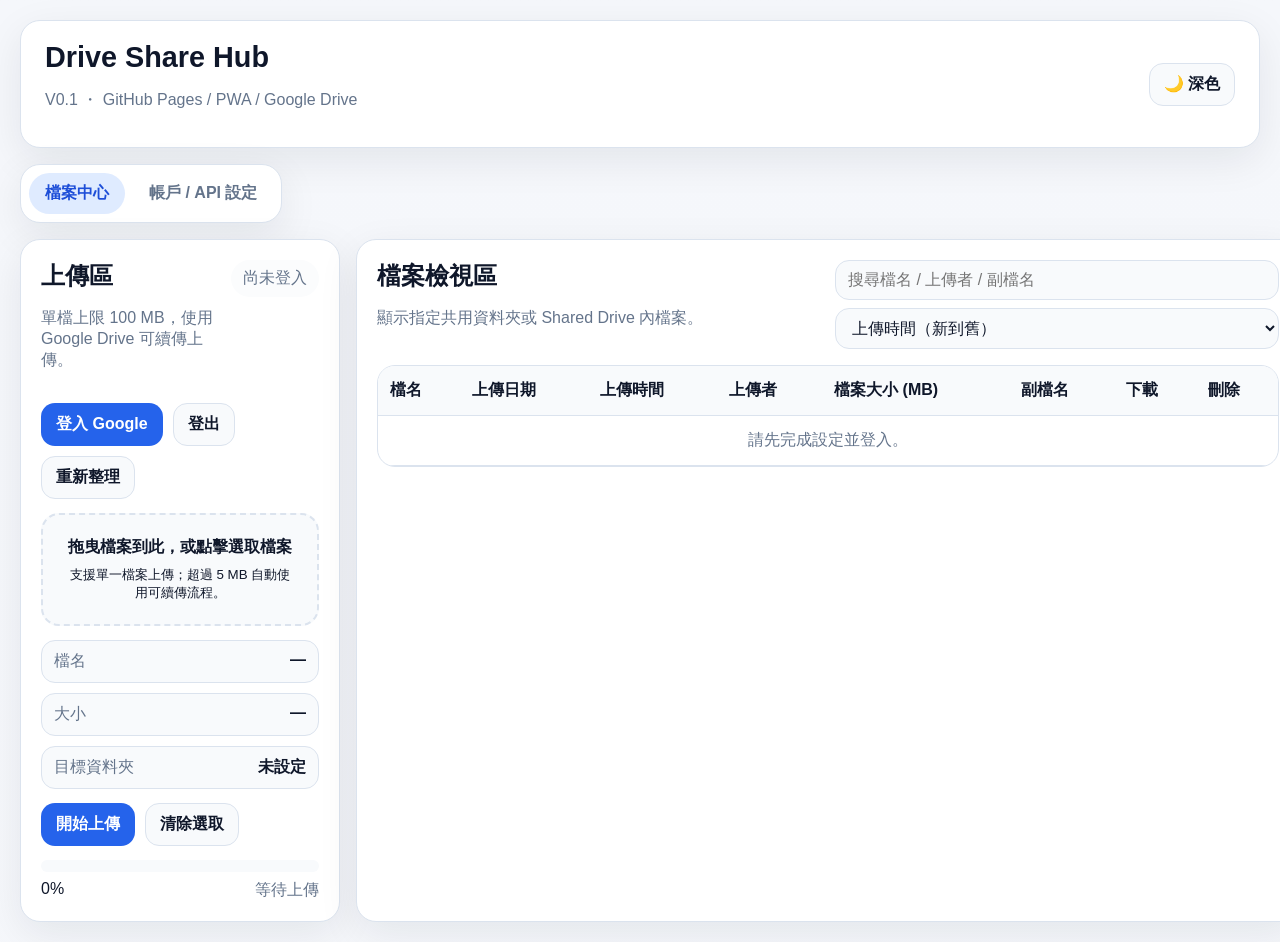
==== index.html @ 00834795 "Add files via upload" ====
<!doctype html>
<html lang="zh-Hant">
<head>
  <meta charset="utf-8">
  <meta name="viewport" content="width=device-width, initial-scale=1, viewport-fit=cover">
  <meta name="theme-color" content="#ffffff">
  <meta name="description" content="Google Drive 共用檔案 PWA，支援上傳、檔案檢視、刪除與帳戶設定維護。">
  <title>Drive Share Hub V0.1</title>
  <link rel="manifest" href="manifest.json">
  <link rel="icon" href="icon-192.png" sizes="192x192">
  <link rel="apple-touch-icon" href="icon-192.png">
  <link rel="stylesheet" href="app.css">
  <script src="https://accounts.google.com/gsi/client" async defer></script>
  <script src="https://apis.google.com/js/api.js" async defer></script>
</head>
<body>
  <div class="app-shell">
    <header class="topbar">
      <div>
        <h1>Drive Share Hub</h1>
        <p class="muted">V0.1 ・ GitHub Pages / PWA / Google Drive</p>
      </div>
      <div class="topbar-actions">
        <button id="themeToggleBtn" class="ghost-btn" type="button" aria-label="切換主題">🌙 深色</button>
        <button id="installBtn" class="primary-btn hidden" type="button">安裝 App</button>
      </div>
    </header>

    <nav class="tabs" aria-label="主功能切換">
      <button class="tab-btn active" data-view="filesView" type="button">檔案中心</button>
      <button class="tab-btn" data-view="settingsView" type="button">帳戶 / API 設定</button>
    </nav>

    <main>
      <section id="noticeBar" class="notice hidden"></section>

      <section id="filesView" class="view active">
        <div class="grid two-col">
          <section class="card">
            <div class="card-header">
              <div>
                <h2>上傳區</h2>
                <p class="muted">單檔上限 100 MB，使用 Google Drive 可續傳上傳。</p>
              </div>
              <span id="authStateBadge" class="status-badge">尚未登入</span>
            </div>
            <div class="stack gap-md">
              <div class="toolbar wrap">
                <button id="loginBtn" class="primary-btn" type="button">登入 Google</button>
                <button id="logoutBtn" class="ghost-btn" type="button">登出</button>
                <button id="refreshBtn" class="ghost-btn" type="button">重新整理</button>
              </div>
              <label class="file-drop" for="fileInput">
                <input id="fileInput" type="file">
                <span id="selectedFileLabel">拖曳檔案到此，或點擊選取檔案</span>
                <small>支援單一檔案上傳；超過 5 MB 自動使用可續傳流程。</small>
              </label>
              <div class="upload-meta">
                <div class="kv"><span>檔名</span><strong id="metaName">—</strong></div>
                <div class="kv"><span>大小</span><strong id="metaSize">—</strong></div>
                <div class="kv"><span>目標資料夾</span><strong id="metaFolder">未設定</strong></div>
              </div>
              <div class="toolbar wrap">
                <button id="uploadBtn" class="primary-btn" type="button">開始上傳</button>
                <button id="clearFileBtn" class="ghost-btn" type="button">清除選取</button>
              </div>
              <div class="progress-panel">
                <progress id="uploadProgress" value="0" max="100"></progress>
                <div class="progress-texts">
                  <span id="uploadProgressText">0%</span>
                  <span id="uploadStatusText" class="muted">等待上傳</span>
                </div>
              </div>
            </div>
          </section>

          <section class="card">
            <div class="card-header">
              <div>
                <h2>檔案檢視區</h2>
                <p class="muted">顯示指定共用資料夾或 Shared Drive 內檔案。</p>
              </div>
              <div class="toolbar compact wrap">
                <input id="searchInput" class="search-input" type="search" placeholder="搜尋檔名 / 上傳者 / 副檔名">
                <select id="sortSelect" class="select-input">
                  <option value="createdTime_desc">上傳時間（新到舊）</option>
                  <option value="createdTime_asc">上傳時間（舊到新）</option>
                  <option value="name_asc">檔名（A→Z）</option>
                  <option value="size_desc">檔案大小（大到小）</option>
                </select>
              </div>
            </div>
            <div class="table-wrap">
              <table>
                <thead>
                  <tr>
                    <th>檔名</th>
                    <th>上傳日期</th>
                    <th>上傳時間</th>
                    <th>上傳者</th>
                    <th>檔案大小 (MB)</th>
                    <th>副檔名</th>
                    <th>下載</th>
                    <th>刪除</th>
                  </tr>
                </thead>
                <tbody id="filesTbody">
                  <tr><td colspan="8" class="empty">請先完成設定並登入。</td></tr>
                </tbody>
              </table>
            </div>
          </section>
        </div>
      </section>

      <section id="settingsView" class="view">
        <div class="grid two-col">
          <section class="card">
            <div class="card-header">
              <div>
                <h2>帳戶 / API 維護頁</h2>
                <p class="muted">所有設定僅保存在本機瀏覽器，不寫入原始碼或 GitHub。</p>
              </div>
            </div>
            <form id="settingsForm" class="stack gap-md">
              <label>
                <span>Google OAuth Client ID</span>
                <input id="clientIdInput" name="clientId" type="text" placeholder="YOUR_CLIENT_ID.apps.googleusercontent.com" autocomplete="off">
              </label>
              <label>
                <span>Google API Key</span>
                <input id="apiKeyInput" name="apiKey" type="text" placeholder="YOUR_API_KEY" autocomplete="off">
              </label>
              <label>
                <span>共用資料夾 ID / Shared Drive 內資料夾 ID</span>
                <input id="folderIdInput" name="folderId" type="text" placeholder="Google Drive Folder ID" autocomplete="off">
              </label>
              <label>
                <span>App 顯示名稱（可選）</span>
                <input id="appTitleInput" name="appTitle" type="text" placeholder="例如：部門共享檔案中心" autocomplete="off">
              </label>
              <label class="checkbox-line">
                <input id="allDrivesInput" name="supportsAllDrives" type="checkbox" checked>
                <span>啟用 supportsAllDrives / includeItemsFromAllDrives（建議開啟）</span>
              </label>
              <div class="toolbar wrap">
                <button id="saveSettingsBtn" class="primary-btn" type="submit">儲存設定</button>
                <button id="testConnectionBtn" class="ghost-btn" type="button">測試連線 / 讀取資料夾</button>
                <button id="clearSettingsBtn" class="ghost-btn danger" type="button">清除本機設定</button>
              </div>
            </form>
          </section>

          <section class="card">
            <div class="card-header">
              <div>
                <h2>登入帳戶資訊</h2>
                <p class="muted">用於維護該 PWA 使用帳戶與目標資料夾狀態。</p>
              </div>
            </div>
            <div class="stack gap-md">
              <div id="accountSummary" class="account-summary">
                <div class="kv"><span>登入狀態</span><strong id="accountState">未登入</strong></div>
                <div class="kv"><span>帳號</span><strong id="accountEmail">—</strong></div>
                <div class="kv"><span>顯示名稱</span><strong id="accountName">—</strong></div>
                <div class="kv"><span>目標資料夾</span><strong id="accountFolder">—</strong></div>
                <div class="kv"><span>資料夾可寫入</span><strong id="folderWritable">—</strong></div>
                <div class="kv"><span>資料夾可刪除</span><strong id="folderDeletable">—</strong></div>
              </div>
              <div>
                <h3>資料夾權限摘要</h3>
                <div id="permissionSummary" class="permission-box">尚未讀取。</div>
              </div>
              <div>
                <h3>部署與設定提醒</h3>
                <ol class="tip-list">
                  <li>請先在 Google Cloud 建立 Web 應用的 OAuth Client ID 與 API Key，並把 GitHub Pages 網域加入 Authorized JavaScript origins。</li>
                  <li>若要多人共用同一頁與同一批資源，請把所有人加入相同的 Google Drive 共用資料夾或 Shared Drive，並填入相同的資料夾 ID。</li>
                  <li>如需刪除檔案，登入者需具備對該資料夾 / 檔案的對應權限。</li>
                </ol>
              </div>
            </div>
          </section>
        </div>
      </section>
    </main>
  </div>

  <template id="fileRowTemplate">
    <tr>
      <td class="filename-cell"></td>
      <td class="date-cell"></td>
      <td class="time-cell"></td>
      <td class="owner-cell"></td>
      <td class="size-cell"></td>
      <td class="ext-cell"></td>
      <td><button class="ghost-btn table-action download-action" type="button">下載</button></td>
      <td><button class="ghost-btn table-action danger delete-action" type="button">刪除</button></td>
    </tr>
  </template>

  <script src="app.js"></script>
</body>
</html>
---- app.css ----
:root {
  --bg: #f5f7fb;
  --surface: #ffffff;
  --surface-soft: #f8fafc;
  --border: #dbe3ee;
  --text: #0f172a;
  --muted: #64748b;
  --accent: #2563eb;
  --accent-strong: #1d4ed8;
  --danger: #dc2626;
  --success: #16a34a;
  --shadow: 0 12px 40px rgba(15, 23, 42, 0.08);
}
html[data-theme="dark"] {
  --bg: #0b1220;
  --surface: #101826;
  --surface-soft: #182232;
  --border: #243347;
  --text: #e5edf7;
  --muted: #94a3b8;
  --accent: #60a5fa;
  --accent-strong: #3b82f6;
  --danger: #f87171;
  --success: #4ade80;
  --shadow: 0 12px 40px rgba(2, 6, 23, 0.45);
}
* { box-sizing: border-box; }
html, body { margin: 0; padding: 0; min-height: 100%; }
body {
  font-family: Inter, "Segoe UI", Roboto, "Noto Sans TC", sans-serif;
  background: linear-gradient(180deg, var(--bg) 0%, color-mix(in oklab, var(--bg) 94%, var(--surface) 6%) 100%);
  color: var(--text);
}
button, input, select, progress { font: inherit; }
button { cursor: pointer; }
.app-shell { max-width: 1440px; margin: 0 auto; padding: 20px; }
.topbar, .card, .tabs, .notice { background: var(--surface); border: 1px solid var(--border); border-radius: 20px; box-shadow: var(--shadow); }
.topbar { padding: 20px 24px; display: flex; justify-content: space-between; gap: 16px; align-items: center; margin-bottom: 16px; }
.topbar h1, .card h2, .card h3 { margin: 0; }
.topbar h1 { font-size: 1.8rem; }
.topbar-actions, .toolbar { display: flex; align-items: center; gap: 10px; }
.toolbar.wrap { flex-wrap: wrap; }
.toolbar.compact { gap: 8px; }
.tabs { display: inline-flex; padding: 8px; gap: 8px; margin-bottom: 16px; }
.tab-btn { border: none; background: transparent; color: var(--muted); padding: 10px 16px; border-radius: 999px; font-weight: 700; }
.tab-btn.active { background: color-mix(in oklab, var(--accent) 14%, var(--surface) 86%); color: var(--accent-strong); }
.view { display: none; }
.view.active { display: block; }
.grid.two-col { display: grid; grid-template-columns: minmax(320px, 420px) 1fr; gap: 16px; }
.card { padding: 20px; }
.card-header { display: flex; justify-content: space-between; gap: 16px; align-items: flex-start; margin-bottom: 16px; }
.stack { display: flex; flex-direction: column; }
.gap-md { gap: 14px; }
.muted { color: var(--muted); }
.primary-btn, .ghost-btn { border-radius: 14px; padding: 10px 14px; border: 1px solid transparent; transition: 0.2s ease; font-weight: 700; }
.primary-btn { background: var(--accent); color: white; }
.primary-btn:hover { background: var(--accent-strong); }
.ghost-btn { background: var(--surface-soft); color: var(--text); border-color: var(--border); }
.ghost-btn:hover { border-color: var(--accent); }
.ghost-btn.danger, .table-action.danger { color: var(--danger); }
.status-badge { padding: 8px 12px; border-radius: 999px; background: color-mix(in oklab, var(--surface) 88%, var(--border) 12%); color: var(--muted); white-space: nowrap; }
.file-drop { display: flex; flex-direction: column; gap: 8px; border: 2px dashed var(--border); border-radius: 18px; padding: 22px; background: var(--surface-soft); text-align: center; }
.file-drop.dragover { border-color: var(--accent); }
.file-drop input[type="file"] { display: none; }
.file-drop span { font-weight: 700; }
.upload-meta, .account-summary { display: grid; gap: 10px; grid-template-columns: 1fr; }
.kv { display: flex; justify-content: space-between; gap: 16px; padding: 10px 12px; border-radius: 14px; background: var(--surface-soft); border: 1px solid var(--border); }
.kv span { color: var(--muted); }
.kv strong { text-align: right; overflow-wrap: anywhere; }
.progress-panel { display: grid; gap: 8px; }
progress { width: 100%; height: 12px; appearance: none; }
progress::-webkit-progress-bar { background: var(--surface-soft); border-radius: 999px; }
progress::-webkit-progress-value { background: var(--accent); border-radius: 999px; }
progress::-moz-progress-bar { background: var(--accent); border-radius: 999px; }
.progress-texts { display: flex; justify-content: space-between; gap: 12px; }
.search-input, .select-input, input[type="text"], input[type="search"] { width: 100%; border-radius: 14px; border: 1px solid var(--border); background: var(--surface-soft); color: var(--text); padding: 10px 12px; }
.select-input { min-width: 210px; }
.table-wrap { overflow: auto; border: 1px solid var(--border); border-radius: 18px; }
table { width: 100%; border-collapse: collapse; min-width: 900px; }
thead { position: sticky; top: 0; z-index: 1; background: var(--surface-soft); }
th, td { padding: 14px 12px; border-bottom: 1px solid var(--border); text-align: left; vertical-align: middle; }
.filename-cell { max-width: 320px; overflow-wrap: anywhere; font-weight: 700; }
.empty { text-align: center; color: var(--muted); }
.table-action { min-width: 74px; }
form label { display: grid; gap: 8px; }
form label span { font-weight: 700; }
.checkbox-line { grid-template-columns: auto 1fr; align-items: center; gap: 10px; }
.permission-box, .notice { padding: 14px 16px; line-height: 1.6; }
.notice { margin-bottom: 16px; background: color-mix(in oklab, var(--accent) 10%, var(--surface) 90%); }
.tip-list { margin: 0; padding-left: 1.2rem; color: var(--muted); }
.hidden { display: none !important; }
@media (max-width: 1080px) { .grid.two-col { grid-template-columns: 1fr; } }
@media (max-width: 720px) {
  .app-shell { padding: 14px; }
  .topbar { flex-direction: column; align-items: stretch; }
  .card-header { flex-direction: column; align-items: stretch; }
  .tabs { display: flex; width: 100%; }
  .tab-btn { flex: 1; }
  .select-input { min-width: 100%; }
}
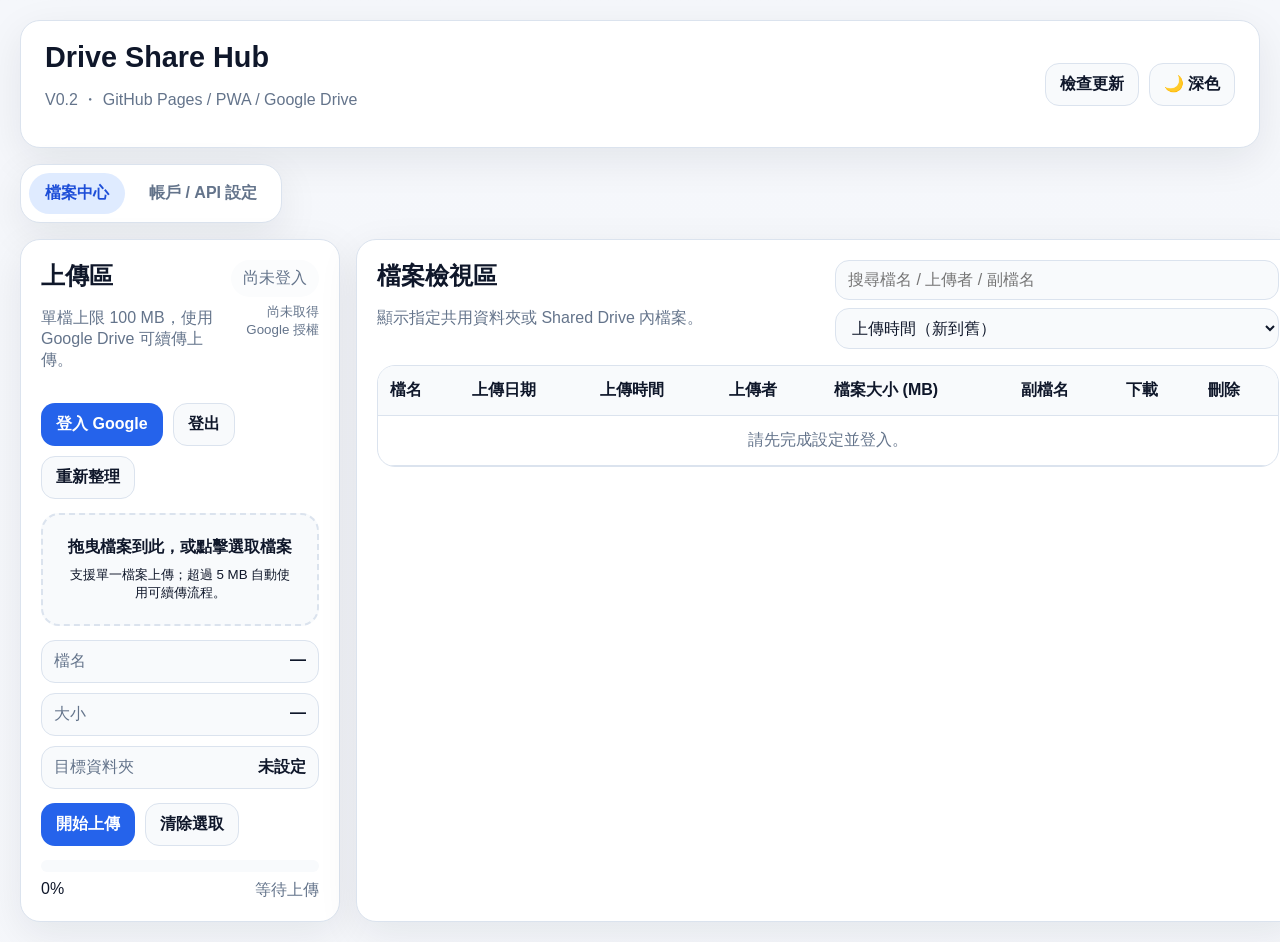
==== commit aff7f106: "Add files via upload" ====
--- a/index.html
+++ b/index.html
@@ -5,8 +5,8 @@
   <meta charset="utf-8">
   <meta name="viewport" content="width=device-width, initial-scale=1, viewport-fit=cover">
   <meta name="theme-color" content="#ffffff">
-  <meta name="description" content="Google Drive 共用檔案 PWA，支援上傳、檔案檢視、刪除與帳戶設定維護。">
-  <title>Drive Share Hub V0.1</title>
+  <meta name="description" content="Google Drive 共用檔案 PWA，支援上傳、檔案檢視、刪除、帳戶設定維護與 GitHub 版本檢查。">
+  <title>Drive Share Hub V0.2</title>
   <link rel="manifest" href="manifest.json">
   <link rel="icon" href="icon-192.png" sizes="192x192">
   <link rel="apple-touch-icon" href="icon-192.png">
@@ -18,10 +18,11 @@
   <div class="app-shell">
     <header class="topbar">
       <div>
-        <h1>Drive Share Hub</h1>
-        <p class="muted">V0.1 ・ GitHub Pages / PWA / Google Drive</p>
+        <h1 id="appHeading">Drive Share Hub</h1>
+        <p class="muted"><span id="versionLabel">V0.2</span> ・ GitHub Pages / PWA / Google Drive</p>
       </div>
       <div class="topbar-actions">
+        <button id="checkUpdateBtn" class="ghost-btn" type="button">檢查更新</button>
         <button id="themeToggleBtn" class="ghost-btn" type="button" aria-label="切換主題">🌙 深色</button>
         <button id="installBtn" class="primary-btn hidden" type="button">安裝 App</button>
       </div>
@@ -34,6 +35,7 @@
 
     <main>
       <section id="noticeBar" class="notice hidden"></section>
+      <section id="updateBanner" class="notice hidden"></section>
 
       <section id="filesView" class="view active">
         <div class="grid two-col">
@@ -43,7 +45,10 @@
                 <h2>上傳區</h2>
                 <p class="muted">單檔上限 100 MB，使用 Google Drive 可續傳上傳。</p>
               </div>
-              <span id="authStateBadge" class="status-badge">尚未登入</span>
+              <div class="status-area">
+                <span id="authStateBadge" class="status-badge">尚未登入</span>
+                <small id="authStateSubtext" class="muted status-subtext">尚未取得 Google 授權</small>
+              </div>
             </div>
             <div class="stack gap-md">
               <div class="toolbar wrap">
@@ -167,6 +172,8 @@
                 <div class="kv"><span>目標資料夾</span><strong id="accountFolder">—</strong></div>
                 <div class="kv"><span>資料夾可寫入</span><strong id="folderWritable">—</strong></div>
                 <div class="kv"><span>資料夾可刪除</span><strong id="folderDeletable">—</strong></div>
+                <div class="kv"><span>目前版本</span><strong id="currentVersionText">V0.2</strong></div>
+                <div class="kv"><span>遠端版本</span><strong id="remoteVersionText">尚未檢查</strong></div>
               </div>
               <div>
                 <h3>資料夾權限摘要</h3>
--- a/app.css
+++ b/app.css
@@ -10,6 +10,7 @@
   --accent-strong: #1d4ed8;
   --danger: #dc2626;
   --success: #16a34a;
+  --warning: #f59e0b;
   --shadow: 0 12px 40px rgba(15, 23, 42, 0.08);
 }
 html[data-theme="dark"] {
@@ -23,15 +24,12 @@
   --accent-strong: #3b82f6;
   --danger: #f87171;
   --success: #4ade80;
+  --warning: #fbbf24;
   --shadow: 0 12px 40px rgba(2, 6, 23, 0.45);
 }
 * { box-sizing: border-box; }
 html, body { margin: 0; padding: 0; min-height: 100%; }
-body {
-  font-family: Inter, "Segoe UI", Roboto, "Noto Sans TC", sans-serif;
-  background: linear-gradient(180deg, var(--bg) 0%, color-mix(in oklab, var(--bg) 94%, var(--surface) 6%) 100%);
-  color: var(--text);
-}
+body { font-family: Inter, "Segoe UI", Roboto, "Noto Sans TC", sans-serif; background: linear-gradient(180deg, var(--bg) 0%, color-mix(in oklab, var(--bg) 94%, var(--surface) 6%) 100%); color: var(--text); }
 button, input, select, progress { font: inherit; }
 button { cursor: pointer; }
 .app-shell { max-width: 1440px; margin: 0 auto; padding: 20px; }
@@ -40,7 +38,7 @@
 .topbar h1, .card h2, .card h3 { margin: 0; }
 .topbar h1 { font-size: 1.8rem; }
 .topbar-actions, .toolbar { display: flex; align-items: center; gap: 10px; }
-.toolbar.wrap { flex-wrap: wrap; }
+.toolbar.wrap, .topbar-actions { flex-wrap: wrap; }
 .toolbar.compact { gap: 8px; }
 .tabs { display: inline-flex; padding: 8px; gap: 8px; margin-bottom: 16px; }
 .tab-btn { border: none; background: transparent; color: var(--muted); padding: 10px 16px; border-radius: 999px; font-weight: 700; }
@@ -59,7 +57,10 @@
 .ghost-btn { background: var(--surface-soft); color: var(--text); border-color: var(--border); }
 .ghost-btn:hover { border-color: var(--accent); }
 .ghost-btn.danger, .table-action.danger { color: var(--danger); }
+.status-area { display:flex; flex-direction:column; align-items:flex-end; gap:6px; }
 .status-badge { padding: 8px 12px; border-radius: 999px; background: color-mix(in oklab, var(--surface) 88%, var(--border) 12%); color: var(--muted); white-space: nowrap; }
+.status-badge.logged-in { background: color-mix(in oklab, var(--success) 18%, var(--surface) 82%); color: var(--success); border: 1px solid color-mix(in oklab, var(--success) 50%, var(--surface) 50%); }
+.status-subtext { text-align:right; max-width: 200px; }
 .file-drop { display: flex; flex-direction: column; gap: 8px; border: 2px dashed var(--border); border-radius: 18px; padding: 22px; background: var(--surface-soft); text-align: center; }
 .file-drop.dragover { border-color: var(--accent); }
 .file-drop input[type="file"] { display: none; }
@@ -90,11 +91,14 @@
 .notice { margin-bottom: 16px; background: color-mix(in oklab, var(--accent) 10%, var(--surface) 90%); }
 .tip-list { margin: 0; padding-left: 1.2rem; color: var(--muted); }
 .hidden { display: none !important; }
+.update-actions { display:inline-flex; gap:8px; flex-wrap:wrap; margin-top:8px; }
 @media (max-width: 1080px) { .grid.two-col { grid-template-columns: 1fr; } }
 @media (max-width: 720px) {
   .app-shell { padding: 14px; }
   .topbar { flex-direction: column; align-items: stretch; }
   .card-header { flex-direction: column; align-items: stretch; }
+  .status-area { align-items:flex-start; }
+  .status-subtext { text-align:left; max-width:none; }
   .tabs { display: flex; width: 100%; }
   .tab-btn { flex: 1; }
   .select-input { min-width: 100%; }
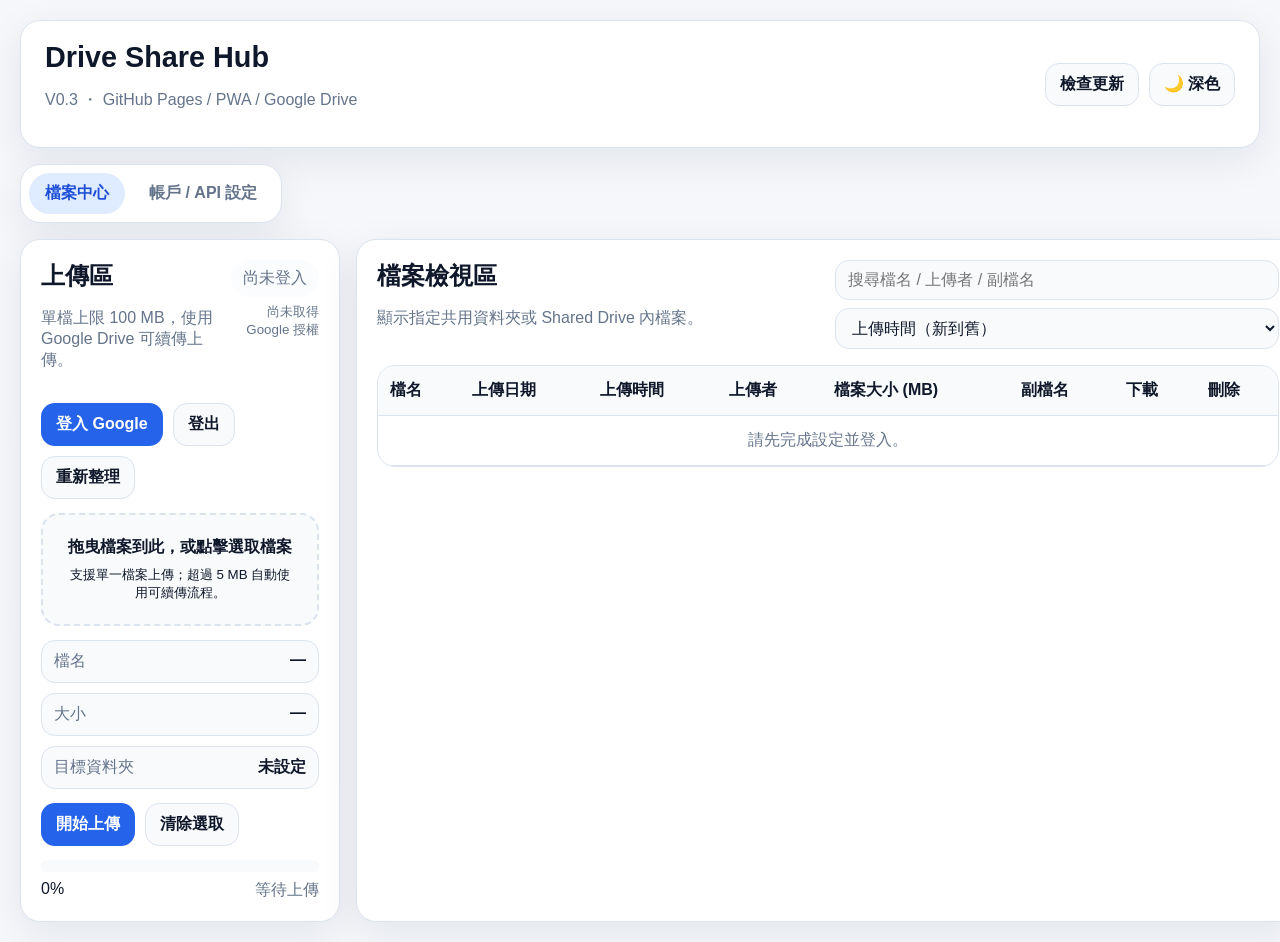
==== commit f0e5522d: "Add files via upload" ====
--- a/index.html
+++ b/index.html
@@ -6,7 +6,7 @@
   <meta name="viewport" content="width=device-width, initial-scale=1, viewport-fit=cover">
   <meta name="theme-color" content="#ffffff">
   <meta name="description" content="Google Drive 共用檔案 PWA，支援上傳、檔案檢視、刪除、帳戶設定維護與 GitHub 版本檢查。">
-  <title>Drive Share Hub V0.2</title>
+  <title>Drive Share Hub V0.3</title>
   <link rel="manifest" href="manifest.json">
   <link rel="icon" href="icon-192.png" sizes="192x192">
   <link rel="apple-touch-icon" href="icon-192.png">
@@ -19,7 +19,7 @@
     <header class="topbar">
       <div>
         <h1 id="appHeading">Drive Share Hub</h1>
-        <p class="muted"><span id="versionLabel">V0.2</span> ・ GitHub Pages / PWA / Google Drive</p>
+        <p class="muted"><span id="versionLabel">V0.3</span> ・ GitHub Pages / PWA / Google Drive</p>
       </div>
       <div class="topbar-actions">
         <button id="checkUpdateBtn" class="ghost-btn" type="button">檢查更新</button>
@@ -172,7 +172,7 @@
                 <div class="kv"><span>目標資料夾</span><strong id="accountFolder">—</strong></div>
                 <div class="kv"><span>資料夾可寫入</span><strong id="folderWritable">—</strong></div>
                 <div class="kv"><span>資料夾可刪除</span><strong id="folderDeletable">—</strong></div>
-                <div class="kv"><span>目前版本</span><strong id="currentVersionText">V0.2</strong></div>
+                <div class="kv"><span>目前版本</span><strong id="currentVersionText">V0.3</strong></div>
                 <div class="kv"><span>遠端版本</span><strong id="remoteVersionText">尚未檢查</strong></div>
               </div>
               <div>
--- a/app.css
+++ b/app.css
@@ -60,7 +60,7 @@
 .status-area { display:flex; flex-direction:column; align-items:flex-end; gap:6px; }
 .status-badge { padding: 8px 12px; border-radius: 999px; background: color-mix(in oklab, var(--surface) 88%, var(--border) 12%); color: var(--muted); white-space: nowrap; }
 .status-badge.logged-in { background: color-mix(in oklab, var(--success) 18%, var(--surface) 82%); color: var(--success); border: 1px solid color-mix(in oklab, var(--success) 50%, var(--surface) 50%); }
-.status-subtext { text-align:right; max-width: 200px; }
+.status-subtext { text-align:right; max-width: 220px; overflow-wrap:anywhere; }
 .file-drop { display: flex; flex-direction: column; gap: 8px; border: 2px dashed var(--border); border-radius: 18px; padding: 22px; background: var(--surface-soft); text-align: center; }
 .file-drop.dragover { border-color: var(--accent); }
 .file-drop input[type="file"] { display: none; }
@@ -83,6 +83,8 @@
 th, td { padding: 14px 12px; border-bottom: 1px solid var(--border); text-align: left; vertical-align: middle; }
 .filename-cell { max-width: 320px; overflow-wrap: anywhere; font-weight: 700; }
 .empty { text-align: center; color: var(--muted); }
+.empty.error { color: var(--danger); }
+.empty.loading { color: var(--accent); }
 .table-action { min-width: 74px; }
 form label { display: grid; gap: 8px; }
 form label span { font-weight: 700; }
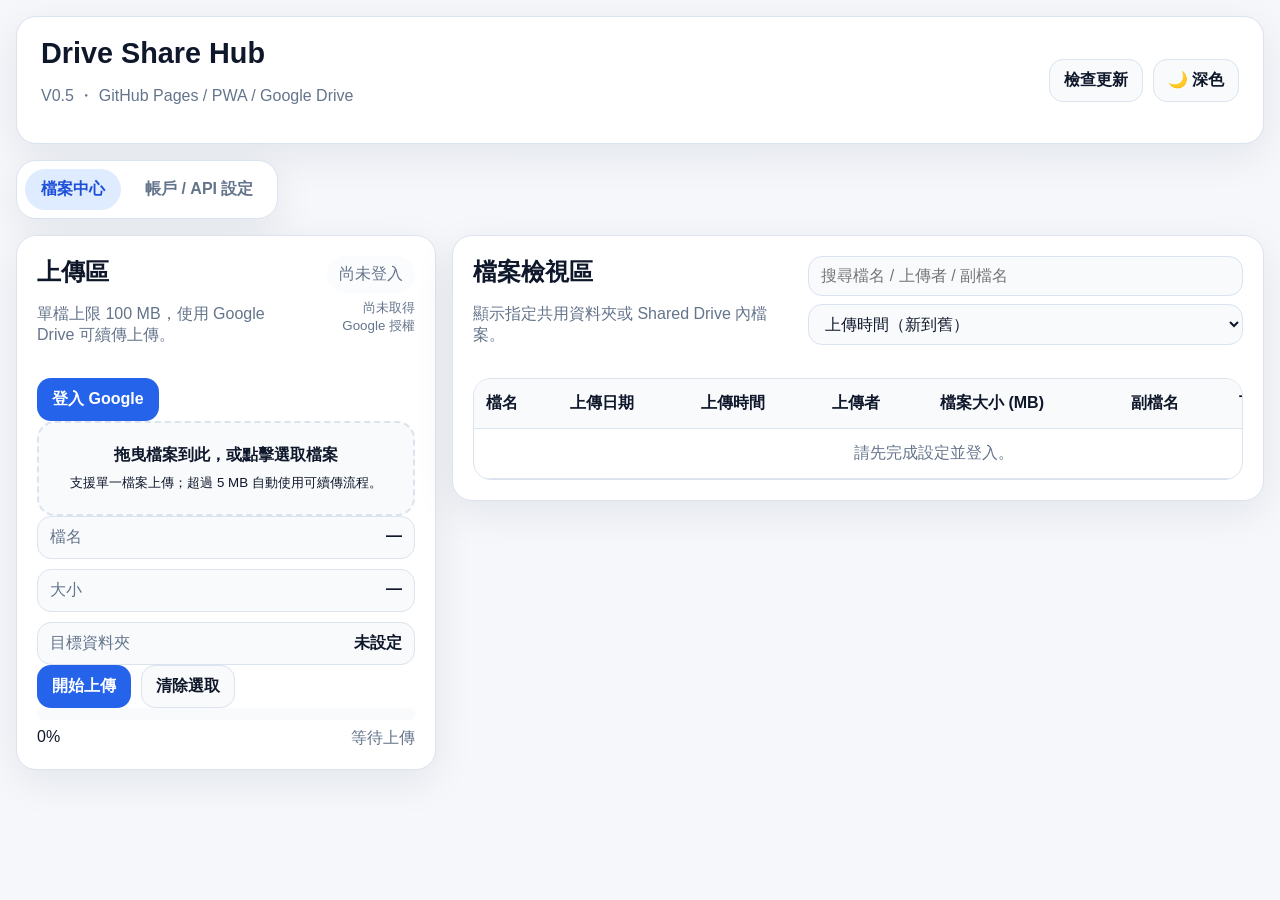
==== commit 13c55ae8: "Add files via upload" ====
--- a/index.html
+++ b/index.html
@@ -6,7 +6,7 @@
   <meta name="viewport" content="width=device-width, initial-scale=1, viewport-fit=cover">
   <meta name="theme-color" content="#ffffff">
   <meta name="description" content="Google Drive 共用檔案 PWA，支援上傳、檔案檢視、刪除、帳戶設定維護與 GitHub 版本檢查。">
-  <title>Drive Share Hub V0.3</title>
+  <title>Drive Share Hub V0.5</title>
   <link rel="manifest" href="manifest.json">
   <link rel="icon" href="icon-192.png" sizes="192x192">
   <link rel="apple-touch-icon" href="icon-192.png">
@@ -19,7 +19,7 @@
     <header class="topbar">
       <div>
         <h1 id="appHeading">Drive Share Hub</h1>
-        <p class="muted"><span id="versionLabel">V0.3</span> ・ GitHub Pages / PWA / Google Drive</p>
+        <p class="muted"><span id="versionLabel">V0.5</span> ・ GitHub Pages / PWA / Google Drive</p>
       </div>
       <div class="topbar-actions">
         <button id="checkUpdateBtn" class="ghost-btn" type="button">檢查更新</button>
@@ -39,7 +39,7 @@
 
       <section id="filesView" class="view active">
         <div class="grid two-col">
-          <section class="card">
+          <section class="card upload-card">
             <div class="card-header">
               <div>
                 <h2>上傳區</h2>
@@ -50,43 +50,46 @@
                 <small id="authStateSubtext" class="muted status-subtext">尚未取得 Google 授權</small>
               </div>
             </div>
-            <div class="stack gap-md">
-              <div class="toolbar wrap">
-                <button id="loginBtn" class="primary-btn" type="button">登入 Google</button>
-                <button id="logoutBtn" class="ghost-btn" type="button">登出</button>
-                <button id="refreshBtn" class="ghost-btn" type="button">重新整理</button>
-              </div>
-              <label class="file-drop" for="fileInput">
-                <input id="fileInput" type="file">
-                <span id="selectedFileLabel">拖曳檔案到此，或點擊選取檔案</span>
-                <small>支援單一檔案上傳；超過 5 MB 自動使用可續傳流程。</small>
-              </label>
-              <div class="upload-meta">
-                <div class="kv"><span>檔名</span><strong id="metaName">—</strong></div>
-                <div class="kv"><span>大小</span><strong id="metaSize">—</strong></div>
-                <div class="kv"><span>目標資料夾</span><strong id="metaFolder">未設定</strong></div>
-              </div>
-              <div class="toolbar wrap">
-                <button id="uploadBtn" class="primary-btn" type="button">開始上傳</button>
-                <button id="clearFileBtn" class="ghost-btn" type="button">清除選取</button>
-              </div>
-              <div class="progress-panel">
-                <progress id="uploadProgress" value="0" max="100"></progress>
-                <div class="progress-texts">
-                  <span id="uploadProgressText">0%</span>
-                  <span id="uploadStatusText" class="muted">等待上傳</span>
-                </div>
-              </div>
-            </div>
-          </section>
-
-          <section class="card">
-            <div class="card-header">
+
+            <div class="toolbar wrap auth-toolbar">
+              <button id="loginBtn" class="primary-btn" type="button">登入 Google</button>
+              <button id="logoutBtn" class="ghost-btn hidden" type="button">登出</button>
+              <button id="refreshBtn" class="ghost-btn hidden" type="button">重新整理</button>
+            </div>
+
+            <label class="file-drop" for="fileInput">
+              <input id="fileInput" type="file">
+              <span id="selectedFileLabel">拖曳檔案到此，或點擊選取檔案</span>
+              <small>支援單一檔案上傳；超過 5 MB 自動使用可續傳流程。</small>
+            </label>
+
+            <div class="upload-meta">
+              <div class="kv"><span>檔名</span><strong id="metaName">—</strong></div>
+              <div class="kv"><span>大小</span><strong id="metaSize">—</strong></div>
+              <div class="kv"><span>目標資料夾</span><strong id="metaFolder">未設定</strong></div>
+            </div>
+
+            <div class="toolbar wrap action-toolbar">
+              <button id="uploadBtn" class="primary-btn" type="button">開始上傳</button>
+              <button id="clearFileBtn" class="ghost-btn" type="button">清除選取</button>
+            </div>
+
+            <div class="progress-panel">
+              <progress id="uploadProgress" value="0" max="100"></progress>
+              <div class="progress-texts">
+                <span id="uploadProgressText">0%</span>
+                <span id="uploadStatusText" class="muted">等待上傳</span>
+              </div>
+            </div>
+          </section>
+
+          <section class="card files-card">
+            <div class="card-header files-card-header">
               <div>
                 <h2>檔案檢視區</h2>
                 <p class="muted">顯示指定共用資料夾或 Shared Drive 內檔案。</p>
               </div>
-              <div class="toolbar compact wrap">
+              <div class="toolbar compact wrap filter-toolbar">
                 <input id="searchInput" class="search-input" type="search" placeholder="搜尋檔名 / 上傳者 / 副檔名">
                 <select id="sortSelect" class="select-input">
                   <option value="createdTime_desc">上傳時間（新到舊）</option>
@@ -120,7 +123,7 @@
       </section>
 
       <section id="settingsView" class="view">
-        <div class="grid two-col">
+        <div class="grid two-col settings-grid">
           <section class="card">
             <div class="card-header">
               <div>
@@ -138,8 +141,8 @@
                 <input id="apiKeyInput" name="apiKey" type="text" placeholder="YOUR_API_KEY" autocomplete="off">
               </label>
               <label>
-                <span>共用資料夾 ID / Shared Drive 內資料夾 ID</span>
-                <input id="folderIdInput" name="folderId" type="text" placeholder="Google Drive Folder ID" autocomplete="off">
+                <span>共用資料夾 ID 或 Google Drive 資料夾連結</span>
+                <input id="folderIdInput" name="folderId" type="text" placeholder="Folder ID 或 https://drive.google.com/drive/folders/..." autocomplete="off">
               </label>
               <label>
                 <span>App 顯示名稱（可選）</span>
@@ -172,7 +175,7 @@
                 <div class="kv"><span>目標資料夾</span><strong id="accountFolder">—</strong></div>
                 <div class="kv"><span>資料夾可寫入</span><strong id="folderWritable">—</strong></div>
                 <div class="kv"><span>資料夾可刪除</span><strong id="folderDeletable">—</strong></div>
-                <div class="kv"><span>目前版本</span><strong id="currentVersionText">V0.3</strong></div>
+                <div class="kv"><span>目前版本</span><strong id="currentVersionText">V0.5</strong></div>
                 <div class="kv"><span>遠端版本</span><strong id="remoteVersionText">尚未檢查</strong></div>
               </div>
               <div>
@@ -183,7 +186,7 @@
                 <h3>部署與設定提醒</h3>
                 <ol class="tip-list">
                   <li>請先在 Google Cloud 建立 Web 應用的 OAuth Client ID 與 API Key，並把 GitHub Pages 網域加入 Authorized JavaScript origins。</li>
-                  <li>若要多人共用同一頁與同一批資源，請把所有人加入相同的 Google Drive 共用資料夾或 Shared Drive，並填入相同的資料夾 ID。</li>
+                  <li>若要多人共用同一頁與同一批資源，請把所有人加入相同的 Google Drive 共用資料夾或 Shared Drive，並確認至少具備編輯者權限。</li>
                   <li>如需刪除檔案，登入者需具備對該資料夾 / 檔案的對應權限。</li>
                 </ol>
               </div>
--- a/app.css
+++ b/app.css
@@ -13,6 +13,7 @@
   --warning: #f59e0b;
   --shadow: 0 12px 40px rgba(15, 23, 42, 0.08);
 }
+
 html[data-theme="dark"] {
   --bg: #0b1220;
   --surface: #101826;
@@ -27,81 +28,294 @@
   --warning: #fbbf24;
   --shadow: 0 12px 40px rgba(2, 6, 23, 0.45);
 }
+
 * { box-sizing: border-box; }
 html, body { margin: 0; padding: 0; min-height: 100%; }
-body { font-family: Inter, "Segoe UI", Roboto, "Noto Sans TC", sans-serif; background: linear-gradient(180deg, var(--bg) 0%, color-mix(in oklab, var(--bg) 94%, var(--surface) 6%) 100%); color: var(--text); }
+body {
+  font-family: Inter, "Segoe UI", Roboto, "Noto Sans TC", sans-serif;
+  background: linear-gradient(180deg, var(--bg) 0%, color-mix(in oklab, var(--bg) 94%, var(--surface) 6%) 100%);
+  color: var(--text);
+  padding-top: env(safe-area-inset-top);
+  padding-right: env(safe-area-inset-right);
+  padding-bottom: env(safe-area-inset-bottom);
+  padding-left: env(safe-area-inset-left);
+}
 button, input, select, progress { font: inherit; }
 button { cursor: pointer; }
-.app-shell { max-width: 1440px; margin: 0 auto; padding: 20px; }
-.topbar, .card, .tabs, .notice { background: var(--surface); border: 1px solid var(--border); border-radius: 20px; box-shadow: var(--shadow); }
-.topbar { padding: 20px 24px; display: flex; justify-content: space-between; gap: 16px; align-items: center; margin-bottom: 16px; }
+
+.app-shell {
+  width: 100%;
+  max-width: 1360px;
+  margin: 0 auto;
+  padding: 16px;
+}
+
+.topbar, .card, .tabs, .notice {
+  background: var(--surface);
+  border: 1px solid var(--border);
+  border-radius: 20px;
+  box-shadow: var(--shadow);
+}
+
+.topbar {
+  padding: 20px 24px;
+  display: flex;
+  justify-content: space-between;
+  gap: 16px;
+  align-items: center;
+  margin-bottom: 16px;
+}
 .topbar h1, .card h2, .card h3 { margin: 0; }
 .topbar h1 { font-size: 1.8rem; }
 .topbar-actions, .toolbar { display: flex; align-items: center; gap: 10px; }
-.toolbar.wrap, .topbar-actions { flex-wrap: wrap; }
+.topbar-actions, .toolbar.wrap { flex-wrap: wrap; }
 .toolbar.compact { gap: 8px; }
-.tabs { display: inline-flex; padding: 8px; gap: 8px; margin-bottom: 16px; }
-.tab-btn { border: none; background: transparent; color: var(--muted); padding: 10px 16px; border-radius: 999px; font-weight: 700; }
-.tab-btn.active { background: color-mix(in oklab, var(--accent) 14%, var(--surface) 86%); color: var(--accent-strong); }
+
+.tabs {
+  display: inline-flex;
+  gap: 8px;
+  padding: 8px;
+  margin-bottom: 16px;
+}
+.tab-btn {
+  border: none;
+  background: transparent;
+  color: var(--muted);
+  padding: 10px 16px;
+  border-radius: 999px;
+  font-weight: 700;
+}
+.tab-btn.active {
+  background: color-mix(in oklab, var(--accent) 14%, var(--surface) 86%);
+  color: var(--accent-strong);
+}
+
 .view { display: none; }
 .view.active { display: block; }
-.grid.two-col { display: grid; grid-template-columns: minmax(320px, 420px) 1fr; gap: 16px; }
-.card { padding: 20px; }
-.card-header { display: flex; justify-content: space-between; gap: 16px; align-items: flex-start; margin-bottom: 16px; }
+.grid.two-col {
+  display: grid;
+  grid-template-columns: minmax(320px, 420px) minmax(0, 1fr);
+  gap: 16px;
+  align-items: start;
+}
+.settings-grid {
+  grid-template-columns: minmax(320px, 540px) minmax(320px, 1fr);
+}
+.card { padding: 20px; min-width: 0; }
+.card-header {
+  display: flex;
+  justify-content: space-between;
+  gap: 16px;
+  align-items: flex-start;
+  margin-bottom: 16px;
+}
+.files-card-header { align-items: flex-start; }
 .stack { display: flex; flex-direction: column; }
 .gap-md { gap: 14px; }
 .muted { color: var(--muted); }
-.primary-btn, .ghost-btn { border-radius: 14px; padding: 10px 14px; border: 1px solid transparent; transition: 0.2s ease; font-weight: 700; }
+
+.primary-btn, .ghost-btn {
+  border-radius: 14px;
+  padding: 10px 14px;
+  border: 1px solid transparent;
+  transition: 0.2s ease;
+  font-weight: 700;
+}
 .primary-btn { background: var(--accent); color: white; }
 .primary-btn:hover { background: var(--accent-strong); }
 .ghost-btn { background: var(--surface-soft); color: var(--text); border-color: var(--border); }
 .ghost-btn:hover { border-color: var(--accent); }
 .ghost-btn.danger, .table-action.danger { color: var(--danger); }
-.status-area { display:flex; flex-direction:column; align-items:flex-end; gap:6px; }
-.status-badge { padding: 8px 12px; border-radius: 999px; background: color-mix(in oklab, var(--surface) 88%, var(--border) 12%); color: var(--muted); white-space: nowrap; }
-.status-badge.logged-in { background: color-mix(in oklab, var(--success) 18%, var(--surface) 82%); color: var(--success); border: 1px solid color-mix(in oklab, var(--success) 50%, var(--surface) 50%); }
+.hidden { display: none !important; }
+
+.status-area { display:flex; flex-direction:column; align-items:flex-end; gap:6px; min-width: 0; }
+.status-badge {
+  padding: 8px 12px;
+  border-radius: 999px;
+  background: color-mix(in oklab, var(--surface) 88%, var(--border) 12%);
+  color: var(--muted);
+  white-space: nowrap;
+}
+.status-badge.logged-in {
+  background: color-mix(in oklab, var(--success) 18%, var(--surface) 82%);
+  color: var(--success);
+  border: 1px solid color-mix(in oklab, var(--success) 50%, var(--surface) 50%);
+}
 .status-subtext { text-align:right; max-width: 220px; overflow-wrap:anywhere; }
-.file-drop { display: flex; flex-direction: column; gap: 8px; border: 2px dashed var(--border); border-radius: 18px; padding: 22px; background: var(--surface-soft); text-align: center; }
+
+.file-drop {
+  display: flex;
+  flex-direction: column;
+  gap: 8px;
+  border: 2px dashed var(--border);
+  border-radius: 18px;
+  padding: 22px;
+  background: var(--surface-soft);
+  text-align: center;
+}
 .file-drop.dragover { border-color: var(--accent); }
 .file-drop input[type="file"] { display: none; }
-.file-drop span { font-weight: 700; }
-.upload-meta, .account-summary { display: grid; gap: 10px; grid-template-columns: 1fr; }
-.kv { display: flex; justify-content: space-between; gap: 16px; padding: 10px 12px; border-radius: 14px; background: var(--surface-soft); border: 1px solid var(--border); }
+.file-drop span { font-weight: 700; overflow-wrap: anywhere; }
+
+.upload-meta, .account-summary {
+  display: grid;
+  gap: 10px;
+  grid-template-columns: 1fr;
+}
+.kv {
+  display: flex;
+  justify-content: space-between;
+  gap: 16px;
+  padding: 10px 12px;
+  border-radius: 14px;
+  background: var(--surface-soft);
+  border: 1px solid var(--border);
+}
 .kv span { color: var(--muted); }
 .kv strong { text-align: right; overflow-wrap: anywhere; }
+
 .progress-panel { display: grid; gap: 8px; }
 progress { width: 100%; height: 12px; appearance: none; }
 progress::-webkit-progress-bar { background: var(--surface-soft); border-radius: 999px; }
 progress::-webkit-progress-value { background: var(--accent); border-radius: 999px; }
 progress::-moz-progress-bar { background: var(--accent); border-radius: 999px; }
-.progress-texts { display: flex; justify-content: space-between; gap: 12px; }
-.search-input, .select-input, input[type="text"], input[type="search"] { width: 100%; border-radius: 14px; border: 1px solid var(--border); background: var(--surface-soft); color: var(--text); padding: 10px 12px; }
+.progress-texts {
+  display: flex;
+  justify-content: space-between;
+  gap: 12px;
+  flex-wrap: wrap;
+}
+
+.search-input, .select-input, input[type="text"], input[type="search"] {
+  width: 100%;
+  border-radius: 14px;
+  border: 1px solid var(--border);
+  background: var(--surface-soft);
+  color: var(--text);
+  padding: 10px 12px;
+}
 .select-input { min-width: 210px; }
-.table-wrap { overflow: auto; border: 1px solid var(--border); border-radius: 18px; }
-table { width: 100%; border-collapse: collapse; min-width: 900px; }
-thead { position: sticky; top: 0; z-index: 1; background: var(--surface-soft); }
-th, td { padding: 14px 12px; border-bottom: 1px solid var(--border); text-align: left; vertical-align: middle; }
-.filename-cell { max-width: 320px; overflow-wrap: anywhere; font-weight: 700; }
+.table-wrap {
+  overflow: auto;
+  border: 1px solid var(--border);
+  border-radius: 18px;
+}
+table {
+  width: 100%;
+  border-collapse: collapse;
+  min-width: 920px;
+}
+thead {
+  position: sticky;
+  top: 0;
+  z-index: 1;
+  background: var(--surface-soft);
+}
+th, td {
+  padding: 14px 12px;
+  border-bottom: 1px solid var(--border);
+  text-align: left;
+  vertical-align: middle;
+}
+.filename-cell {
+  max-width: 320px;
+  overflow-wrap: anywhere;
+  font-weight: 700;
+}
 .empty { text-align: center; color: var(--muted); }
 .empty.error { color: var(--danger); }
 .empty.loading { color: var(--accent); }
 .table-action { min-width: 74px; }
+
 form label { display: grid; gap: 8px; }
 form label span { font-weight: 700; }
-.checkbox-line { grid-template-columns: auto 1fr; align-items: center; gap: 10px; }
+.checkbox-line {
+  grid-template-columns: auto 1fr;
+  align-items: center;
+  gap: 10px;
+}
 .permission-box, .notice { padding: 14px 16px; line-height: 1.6; }
-.notice { margin-bottom: 16px; background: color-mix(in oklab, var(--accent) 10%, var(--surface) 90%); }
+.notice {
+  margin-bottom: 16px;
+  background: color-mix(in oklab, var(--accent) 10%, var(--surface) 90%);
+  overflow-wrap: anywhere;
+}
 .tip-list { margin: 0; padding-left: 1.2rem; color: var(--muted); }
-.hidden { display: none !important; }
 .update-actions { display:inline-flex; gap:8px; flex-wrap:wrap; margin-top:8px; }
-@media (max-width: 1080px) { .grid.two-col { grid-template-columns: 1fr; } }
-@media (max-width: 720px) {
-  .app-shell { padding: 14px; }
-  .topbar { flex-direction: column; align-items: stretch; }
-  .card-header { flex-direction: column; align-items: stretch; }
-  .status-area { align-items:flex-start; }
-  .status-subtext { text-align:left; max-width:none; }
-  .tabs { display: flex; width: 100%; }
-  .tab-btn { flex: 1; }
-  .select-input { min-width: 100%; }
-}
+
+@media (max-width: 1080px) {
+  .grid.two-col, .settings-grid { grid-template-columns: 1fr; }
+}
+
+@media (max-width: 768px) {
+  .app-shell {
+    max-width: 100%;
+    padding: 12px;
+  }
+  .topbar {
+    flex-direction: column;
+    align-items: stretch;
+    padding: 16px;
+  }
+  .topbar-actions {
+    justify-content: flex-start;
+  }
+  .tabs {
+    display: grid;
+    grid-template-columns: 1fr 1fr;
+    width: 100%;
+  }
+  .tab-btn { width: 100%; }
+  .card {
+    padding: 16px;
+    border-radius: 16px;
+  }
+  .card-header {
+    flex-direction: column;
+    align-items: stretch;
+  }
+  .status-area {
+    align-items: flex-start;
+  }
+  .status-subtext {
+    text-align: left;
+    max-width: none;
+  }
+  .auth-toolbar,
+  .action-toolbar,
+  .filter-toolbar {
+    display: grid;
+    grid-template-columns: 1fr 1fr;
+    gap: 8px;
+  }
+  .filter-toolbar {
+    grid-template-columns: 1fr;
+  }
+  .toolbar.wrap > * {
+    min-width: 0;
+  }
+  .primary-btn, .ghost-btn {
+    justify-content: center;
+  }
+  table {
+    min-width: 760px;
+  }
+}
+
+@media (max-width: 520px) {
+  .app-shell { padding: 10px; }
+  .tabs {
+    grid-template-columns: 1fr;
+  }
+  .auth-toolbar,
+  .action-toolbar {
+    grid-template-columns: 1fr;
+  }
+  .topbar h1 {
+    font-size: 1.45rem;
+  }
+  .card { padding: 14px; }
+  .table-wrap {
+    border-radius: 14px;
+  }
+}
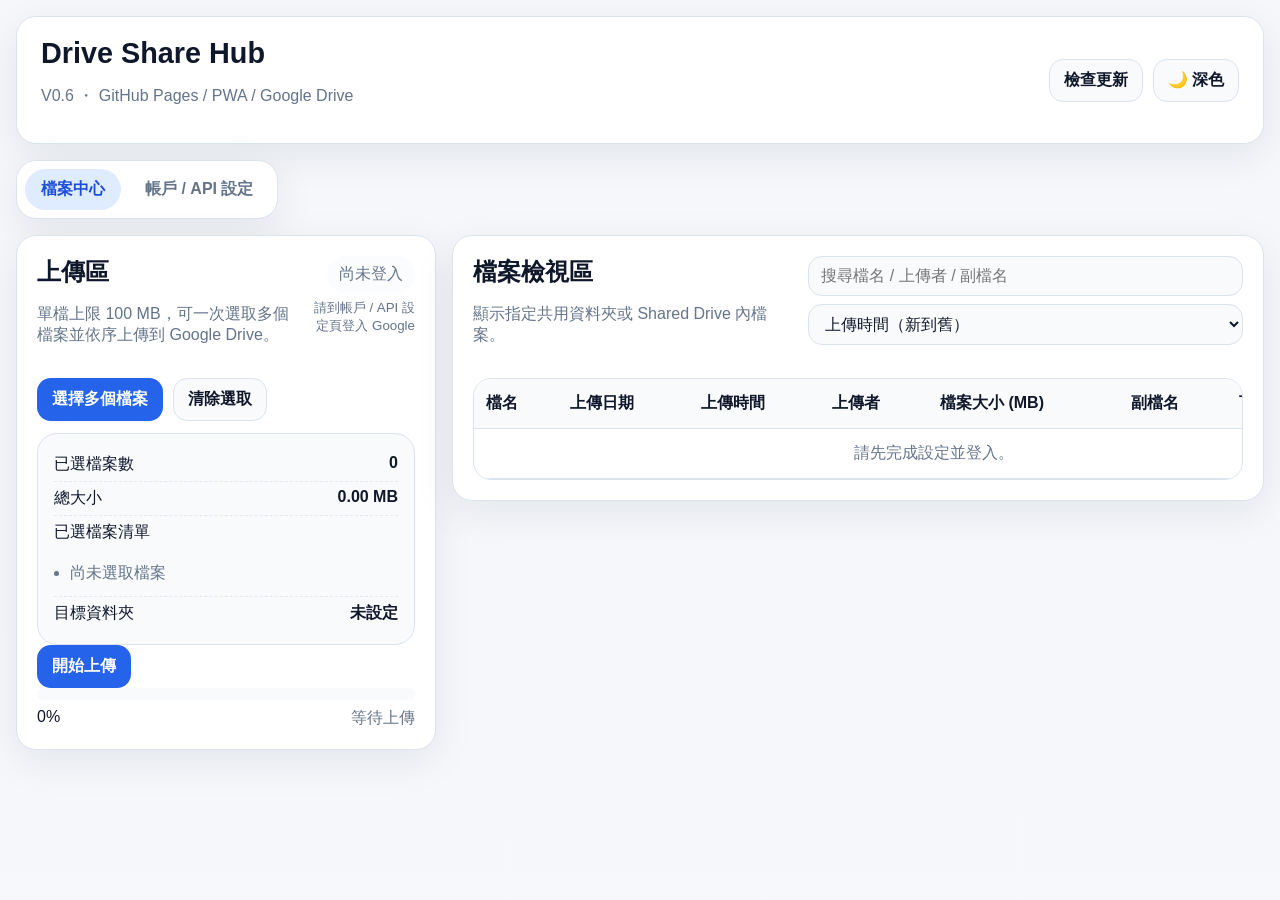
==== commit a8f960c5: "Add files via upload" ====
--- a/index.html
+++ b/index.html
@@ -5,8 +5,8 @@
   <meta charset="utf-8">
   <meta name="viewport" content="width=device-width, initial-scale=1, viewport-fit=cover">
   <meta name="theme-color" content="#ffffff">
-  <meta name="description" content="Google Drive 共用檔案 PWA，支援上傳、檔案檢視、刪除、帳戶設定維護與 GitHub 版本檢查。">
-  <title>Drive Share Hub V0.5</title>
+  <meta name="description" content="Google Drive 共用檔案 PWA，支援多檔上傳、檔案檢視、刪除、帳戶設定維護與 GitHub 版本檢查。">
+  <title>Drive Share Hub V0.6</title>
   <link rel="manifest" href="manifest.json">
   <link rel="icon" href="icon-192.png" sizes="192x192">
   <link rel="apple-touch-icon" href="icon-192.png">
@@ -19,7 +19,7 @@
     <header class="topbar">
       <div>
         <h1 id="appHeading">Drive Share Hub</h1>
-        <p class="muted"><span id="versionLabel">V0.5</span> ・ GitHub Pages / PWA / Google Drive</p>
+        <p class="muted"><span id="versionLabel">V0.6</span> ・ GitHub Pages / PWA / Google Drive</p>
       </div>
       <div class="topbar-actions">
         <button id="checkUpdateBtn" class="ghost-btn" type="button">檢查更新</button>
@@ -43,35 +43,35 @@
             <div class="card-header">
               <div>
                 <h2>上傳區</h2>
-                <p class="muted">單檔上限 100 MB，使用 Google Drive 可續傳上傳。</p>
+                <p class="muted">單檔上限 100 MB，可一次選取多個檔案並依序上傳到 Google Drive。</p>
               </div>
               <div class="status-area">
                 <span id="authStateBadge" class="status-badge">尚未登入</span>
-                <small id="authStateSubtext" class="muted status-subtext">尚未取得 Google 授權</small>
-              </div>
-            </div>
-
-            <div class="toolbar wrap auth-toolbar">
-              <button id="loginBtn" class="primary-btn" type="button">登入 Google</button>
-              <button id="logoutBtn" class="ghost-btn hidden" type="button">登出</button>
-              <button id="refreshBtn" class="ghost-btn hidden" type="button">重新整理</button>
-            </div>
-
-            <label class="file-drop" for="fileInput">
-              <input id="fileInput" type="file">
-              <span id="selectedFileLabel">拖曳檔案到此，或點擊選取檔案</span>
-              <small>支援單一檔案上傳；超過 5 MB 自動使用可續傳流程。</small>
-            </label>
-
-            <div class="upload-meta">
-              <div class="kv"><span>檔名</span><strong id="metaName">—</strong></div>
-              <div class="kv"><span>大小</span><strong id="metaSize">—</strong></div>
-              <div class="kv"><span>目標資料夾</span><strong id="metaFolder">未設定</strong></div>
-            </div>
-
-            <div class="toolbar wrap action-toolbar">
+                <small id="authStateSubtext" class="muted status-subtext">請到帳戶 / API 設定頁登入 Google</small>
+              </div>
+            </div>
+
+            <div class="selector-panel">
+              <input id="fileInput" type="file" multiple class="hidden-input">
+              <div class="toolbar wrap action-toolbar">
+                <button id="pickFilesBtn" class="primary-btn" type="button">選擇多個檔案</button>
+                <button id="clearFileBtn" class="ghost-btn" type="button">清除選取</button>
+              </div>
+              <div class="selected-summary card-lite">
+                <div class="summary-row"><span>已選檔案數</span><strong id="selectedCount">0</strong></div>
+                <div class="summary-row"><span>總大小</span><strong id="selectedTotalSize">0.00 MB</strong></div>
+                <div class="summary-row summary-column">
+                  <span>已選檔案清單</span>
+                  <ul id="selectedFilesPreview" class="selected-files-list">
+                    <li class="muted">尚未選取檔案</li>
+                  </ul>
+                </div>
+                <div class="summary-row"><span>目標資料夾</span><strong id="metaFolder">未設定</strong></div>
+              </div>
+            </div>
+
+            <div class="toolbar wrap action-toolbar bottom-actions">
               <button id="uploadBtn" class="primary-btn" type="button">開始上傳</button>
-              <button id="clearFileBtn" class="ghost-btn" type="button">清除選取</button>
             </div>
 
             <div class="progress-panel">
@@ -160,14 +160,23 @@
             </form>
           </section>
 
-          <section class="card">
+          <section class="card auth-card">
             <div class="card-header">
               <div>
-                <h2>登入帳戶資訊</h2>
-                <p class="muted">用於維護該 PWA 使用帳戶與目標資料夾狀態。</p>
+                <h2>Google 使用者登入</h2>
+                <p class="muted">請先在此頁完成 Google 授權，再回到檔案中心操作。</p>
               </div>
             </div>
             <div class="stack gap-md">
+              <div class="status-box">
+                <span id="settingsAuthBadge" class="status-badge">尚未登入</span>
+                <small id="settingsAuthSubtext" class="muted">尚未取得 Google 授權</small>
+              </div>
+              <div class="toolbar wrap settings-auth-toolbar">
+                <button id="loginBtn" class="primary-btn" type="button">登入 Google</button>
+                <button id="logoutBtn" class="ghost-btn hidden" type="button">登出</button>
+                <button id="refreshBtn" class="ghost-btn hidden" type="button">重新整理檔案</button>
+              </div>
               <div id="accountSummary" class="account-summary">
                 <div class="kv"><span>登入狀態</span><strong id="accountState">未登入</strong></div>
                 <div class="kv"><span>帳號</span><strong id="accountEmail">—</strong></div>
@@ -175,7 +184,7 @@
                 <div class="kv"><span>目標資料夾</span><strong id="accountFolder">—</strong></div>
                 <div class="kv"><span>資料夾可寫入</span><strong id="folderWritable">—</strong></div>
                 <div class="kv"><span>資料夾可刪除</span><strong id="folderDeletable">—</strong></div>
-                <div class="kv"><span>目前版本</span><strong id="currentVersionText">V0.5</strong></div>
+                <div class="kv"><span>目前版本</span><strong id="currentVersionText">V0.6</strong></div>
                 <div class="kv"><span>遠端版本</span><strong id="remoteVersionText">尚未檢查</strong></div>
               </div>
               <div>
--- a/app.css
+++ b/app.css
@@ -13,7 +13,6 @@
   --warning: #f59e0b;
   --shadow: 0 12px 40px rgba(15, 23, 42, 0.08);
 }
-
 html[data-theme="dark"] {
   --bg: #0b1220;
   --surface: #101826;
@@ -28,7 +27,6 @@
   --warning: #fbbf24;
   --shadow: 0 12px 40px rgba(2, 6, 23, 0.45);
 }
-
 * { box-sizing: border-box; }
 html, body { margin: 0; padding: 0; min-height: 100%; }
 body {
@@ -42,84 +40,38 @@
 }
 button, input, select, progress { font: inherit; }
 button { cursor: pointer; }
-
-.app-shell {
-  width: 100%;
-  max-width: 1360px;
-  margin: 0 auto;
-  padding: 16px;
-}
-
-.topbar, .card, .tabs, .notice {
+.app-shell { width: 100%; max-width: 1360px; margin: 0 auto; padding: 16px; }
+.topbar, .card, .tabs, .notice, .card-lite {
   background: var(--surface);
   border: 1px solid var(--border);
   border-radius: 20px;
   box-shadow: var(--shadow);
 }
-
 .topbar {
-  padding: 20px 24px;
-  display: flex;
-  justify-content: space-between;
-  gap: 16px;
-  align-items: center;
-  margin-bottom: 16px;
+  padding: 20px 24px; display: flex; justify-content: space-between; gap: 16px; align-items: center; margin-bottom: 16px;
 }
 .topbar h1, .card h2, .card h3 { margin: 0; }
 .topbar h1 { font-size: 1.8rem; }
 .topbar-actions, .toolbar { display: flex; align-items: center; gap: 10px; }
 .topbar-actions, .toolbar.wrap { flex-wrap: wrap; }
 .toolbar.compact { gap: 8px; }
-
-.tabs {
-  display: inline-flex;
-  gap: 8px;
-  padding: 8px;
-  margin-bottom: 16px;
+.tabs { display: inline-flex; gap: 8px; padding: 8px; margin-bottom: 16px; }
+.tab-btn {
+  border: none; background: transparent; color: var(--muted); padding: 10px 16px; border-radius: 999px; font-weight: 700;
 }
-.tab-btn {
-  border: none;
-  background: transparent;
-  color: var(--muted);
-  padding: 10px 16px;
-  border-radius: 999px;
-  font-weight: 700;
-}
-.tab-btn.active {
-  background: color-mix(in oklab, var(--accent) 14%, var(--surface) 86%);
-  color: var(--accent-strong);
-}
-
+.tab-btn.active { background: color-mix(in oklab, var(--accent) 14%, var(--surface) 86%); color: var(--accent-strong); }
 .view { display: none; }
 .view.active { display: block; }
-.grid.two-col {
-  display: grid;
-  grid-template-columns: minmax(320px, 420px) minmax(0, 1fr);
-  gap: 16px;
-  align-items: start;
-}
-.settings-grid {
-  grid-template-columns: minmax(320px, 540px) minmax(320px, 1fr);
-}
+.grid.two-col { display: grid; grid-template-columns: minmax(320px, 420px) minmax(0, 1fr); gap: 16px; align-items: start; }
+.settings-grid { grid-template-columns: minmax(320px, 540px) minmax(320px, 1fr); }
 .card { padding: 20px; min-width: 0; }
-.card-header {
-  display: flex;
-  justify-content: space-between;
-  gap: 16px;
-  align-items: flex-start;
-  margin-bottom: 16px;
-}
+.card-header { display: flex; justify-content: space-between; gap: 16px; align-items: flex-start; margin-bottom: 16px; }
 .files-card-header { align-items: flex-start; }
 .stack { display: flex; flex-direction: column; }
 .gap-md { gap: 14px; }
 .muted { color: var(--muted); }
-
 .primary-btn, .ghost-btn {
-  border-radius: 14px;
-  padding: 10px 14px;
-  border: 1px solid transparent;
-  transition: 0.2s ease;
-  font-weight: 700;
+  border-radius: 14px; padding: 10px 14px; border: 1px solid transparent; transition: 0.2s ease; font-weight: 700;
 }
 .primary-btn { background: var(--accent); color: white; }
 .primary-btn:hover { background: var(--accent-strong); }
@@ -127,195 +79,81 @@
 .ghost-btn:hover { border-color: var(--accent); }
 .ghost-btn.danger, .table-action.danger { color: var(--danger); }
 .hidden { display: none !important; }
-
-.status-area { display:flex; flex-direction:column; align-items:flex-end; gap:6px; min-width: 0; }
+.hidden-input { display: none !important; }
+.status-area, .status-box { display:flex; flex-direction:column; align-items:flex-end; gap:6px; min-width: 0; }
+.status-box { align-items:flex-start; }
 .status-badge {
-  padding: 8px 12px;
-  border-radius: 999px;
-  background: color-mix(in oklab, var(--surface) 88%, var(--border) 12%);
-  color: var(--muted);
-  white-space: nowrap;
+  padding: 8px 12px; border-radius: 999px; background: color-mix(in oklab, var(--surface) 88%, var(--border) 12%); color: var(--muted); white-space: nowrap;
 }
 .status-badge.logged-in {
-  background: color-mix(in oklab, var(--success) 18%, var(--surface) 82%);
-  color: var(--success);
-  border: 1px solid color-mix(in oklab, var(--success) 50%, var(--surface) 50%);
+  background: color-mix(in oklab, var(--success) 18%, var(--surface) 82%); color: var(--success); border: 1px solid color-mix(in oklab, var(--success) 50%, var(--surface) 50%);
 }
-.status-subtext { text-align:right; max-width: 220px; overflow-wrap:anywhere; }
-
-.file-drop {
-  display: flex;
-  flex-direction: column;
-  gap: 8px;
-  border: 2px dashed var(--border);
-  border-radius: 18px;
-  padding: 22px;
-  background: var(--surface-soft);
-  text-align: center;
+.status-subtext { text-align:right; max-width: 230px; overflow-wrap:anywhere; }
+.selector-panel { display: grid; gap: 12px; }
+.card-lite { padding: 14px 16px; background: var(--surface-soft); box-shadow: none; }
+.summary-row {
+  display: flex; justify-content: space-between; gap: 12px; padding: 6px 0; border-bottom: 1px dashed color-mix(in oklab, var(--border) 75%, transparent 25%);
 }
-.file-drop.dragover { border-color: var(--accent); }
-.file-drop input[type="file"] { display: none; }
-.file-drop span { font-weight: 700; overflow-wrap: anywhere; }
-
-.upload-meta, .account-summary {
-  display: grid;
-  gap: 10px;
-  grid-template-columns: 1fr;
+.summary-row:last-child { border-bottom: none; }
+.summary-column { display: grid; justify-content: stretch; }
+.selected-files-list {
+  margin: 8px 0 0; padding-left: 1rem; max-height: 180px; overflow: auto;
 }
-.kv {
-  display: flex;
-  justify-content: space-between;
-  gap: 16px;
-  padding: 10px 12px;
-  border-radius: 14px;
-  background: var(--surface-soft);
-  border: 1px solid var(--border);
-}
-.kv span { color: var(--muted); }
-.kv strong { text-align: right; overflow-wrap: anywhere; }
-
+.selected-files-list li { margin-bottom: 6px; overflow-wrap: anywhere; }
 .progress-panel { display: grid; gap: 8px; }
 progress { width: 100%; height: 12px; appearance: none; }
 progress::-webkit-progress-bar { background: var(--surface-soft); border-radius: 999px; }
 progress::-webkit-progress-value { background: var(--accent); border-radius: 999px; }
 progress::-moz-progress-bar { background: var(--accent); border-radius: 999px; }
-.progress-texts {
-  display: flex;
-  justify-content: space-between;
-  gap: 12px;
-  flex-wrap: wrap;
-}
-
+.progress-texts { display: flex; justify-content: space-between; gap: 12px; flex-wrap: wrap; }
 .search-input, .select-input, input[type="text"], input[type="search"] {
-  width: 100%;
-  border-radius: 14px;
-  border: 1px solid var(--border);
-  background: var(--surface-soft);
-  color: var(--text);
-  padding: 10px 12px;
+  width: 100%; border-radius: 14px; border: 1px solid var(--border); background: var(--surface-soft); color: var(--text); padding: 10px 12px;
 }
 .select-input { min-width: 210px; }
-.table-wrap {
-  overflow: auto;
-  border: 1px solid var(--border);
-  border-radius: 18px;
-}
-table {
-  width: 100%;
-  border-collapse: collapse;
-  min-width: 920px;
-}
-thead {
-  position: sticky;
-  top: 0;
-  z-index: 1;
-  background: var(--surface-soft);
-}
-th, td {
-  padding: 14px 12px;
-  border-bottom: 1px solid var(--border);
-  text-align: left;
-  vertical-align: middle;
-}
-.filename-cell {
-  max-width: 320px;
-  overflow-wrap: anywhere;
-  font-weight: 700;
-}
+.table-wrap { overflow: auto; border: 1px solid var(--border); border-radius: 18px; }
+table { width: 100%; border-collapse: collapse; min-width: 920px; }
+thead { position: sticky; top: 0; z-index: 1; background: var(--surface-soft); }
+th, td { padding: 14px 12px; border-bottom: 1px solid var(--border); text-align: left; vertical-align: middle; }
+.filename-cell { max-width: 320px; overflow-wrap: anywhere; font-weight: 700; }
 .empty { text-align: center; color: var(--muted); }
 .empty.error { color: var(--danger); }
 .empty.loading { color: var(--accent); }
 .table-action { min-width: 74px; }
-
 form label { display: grid; gap: 8px; }
 form label span { font-weight: 700; }
-.checkbox-line {
-  grid-template-columns: auto 1fr;
-  align-items: center;
-  gap: 10px;
-}
+.checkbox-line { grid-template-columns: auto 1fr; align-items: center; gap: 10px; }
 .permission-box, .notice { padding: 14px 16px; line-height: 1.6; }
-.notice {
-  margin-bottom: 16px;
-  background: color-mix(in oklab, var(--accent) 10%, var(--surface) 90%);
-  overflow-wrap: anywhere;
-}
+.notice { margin-bottom: 16px; background: color-mix(in oklab, var(--accent) 10%, var(--surface) 90%); overflow-wrap: anywhere; }
 .tip-list { margin: 0; padding-left: 1.2rem; color: var(--muted); }
 .update-actions { display:inline-flex; gap:8px; flex-wrap:wrap; margin-top:8px; }
-
+.account-summary { display:grid; gap:10px; }
+.kv {
+  display:flex; justify-content:space-between; gap:16px; padding:10px 12px; border-radius:14px; background:var(--surface-soft); border:1px solid var(--border);
+}
+.kv span { color: var(--muted); }
+.kv strong { text-align:right; overflow-wrap:anywhere; }
 @media (max-width: 1080px) {
   .grid.two-col, .settings-grid { grid-template-columns: 1fr; }
 }
-
 @media (max-width: 768px) {
-  .app-shell {
-    max-width: 100%;
-    padding: 12px;
-  }
-  .topbar {
-    flex-direction: column;
-    align-items: stretch;
-    padding: 16px;
-  }
-  .topbar-actions {
-    justify-content: flex-start;
-  }
-  .tabs {
-    display: grid;
-    grid-template-columns: 1fr 1fr;
-    width: 100%;
-  }
+  .app-shell { max-width: 100%; padding: 12px; }
+  .topbar { flex-direction: column; align-items: stretch; padding: 16px; }
+  .topbar-actions { justify-content: flex-start; }
+  .tabs { display: grid; grid-template-columns: 1fr 1fr; width: 100%; }
   .tab-btn { width: 100%; }
-  .card {
-    padding: 16px;
-    border-radius: 16px;
-  }
-  .card-header {
-    flex-direction: column;
-    align-items: stretch;
-  }
-  .status-area {
-    align-items: flex-start;
-  }
-  .status-subtext {
-    text-align: left;
-    max-width: none;
-  }
-  .auth-toolbar,
-  .action-toolbar,
-  .filter-toolbar {
-    display: grid;
-    grid-template-columns: 1fr 1fr;
-    gap: 8px;
-  }
-  .filter-toolbar {
-    grid-template-columns: 1fr;
-  }
-  .toolbar.wrap > * {
-    min-width: 0;
-  }
-  .primary-btn, .ghost-btn {
-    justify-content: center;
-  }
-  table {
-    min-width: 760px;
-  }
+  .card { padding: 16px; border-radius: 16px; }
+  .card-header { flex-direction: column; align-items: stretch; }
+  .status-area { align-items: flex-start; }
+  .status-subtext { text-align: left; max-width: none; }
+  .action-toolbar, .settings-auth-toolbar, .filter-toolbar { display: grid; grid-template-columns: 1fr 1fr; gap: 8px; }
+  .filter-toolbar { grid-template-columns: 1fr; }
+  table { min-width: 760px; }
 }
-
 @media (max-width: 520px) {
   .app-shell { padding: 10px; }
-  .tabs {
-    grid-template-columns: 1fr;
-  }
-  .auth-toolbar,
-  .action-toolbar {
-    grid-template-columns: 1fr;
-  }
-  .topbar h1 {
-    font-size: 1.45rem;
-  }
+  .tabs { grid-template-columns: 1fr; }
+  .action-toolbar, .settings-auth-toolbar { grid-template-columns: 1fr; }
+  .topbar h1 { font-size: 1.45rem; }
   .card { padding: 14px; }
-  .table-wrap {
-    border-radius: 14px;
-  }
+  .table-wrap { border-radius: 14px; }
 }
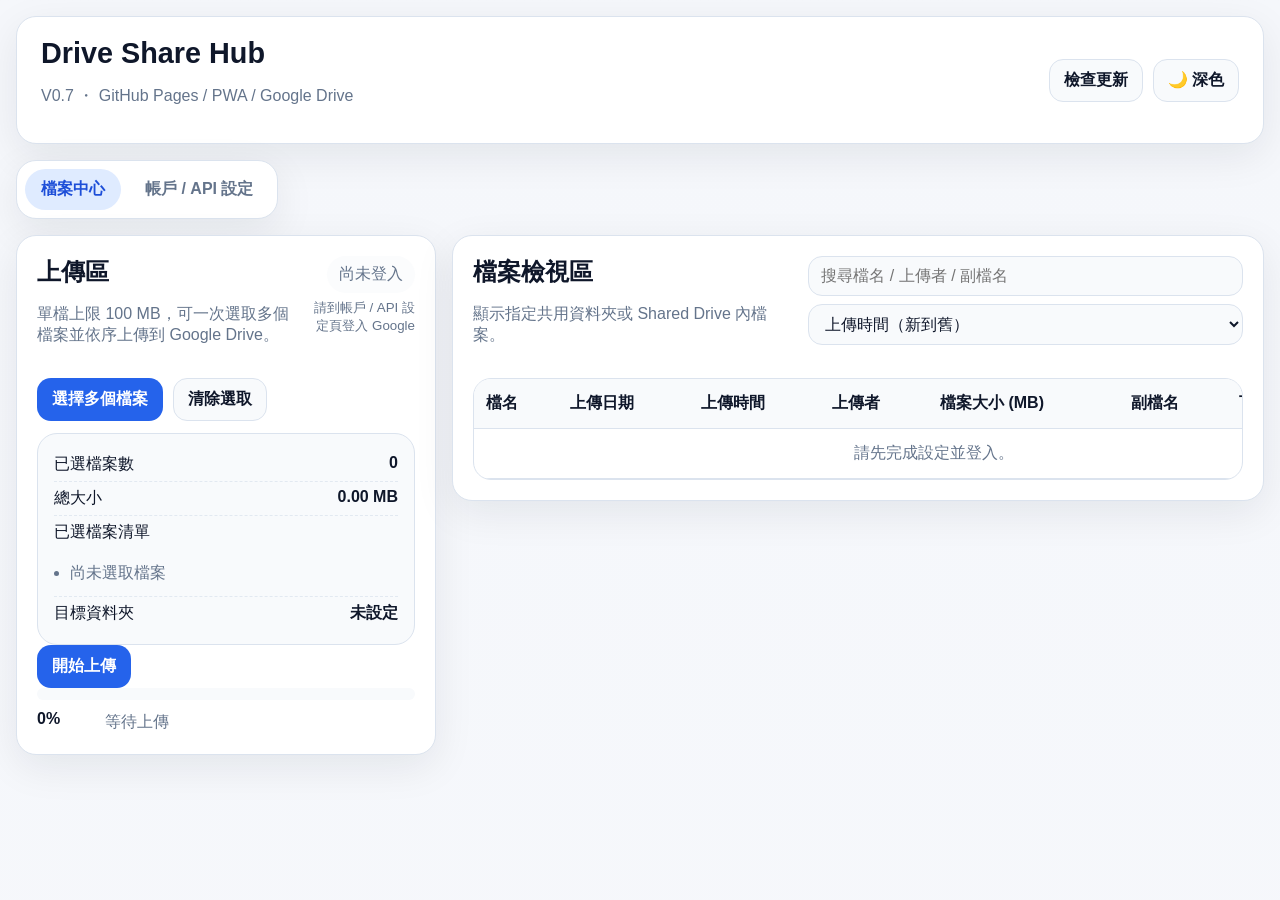
==== commit f4f6e90e: "Add files via upload" ====
--- a/index.html
+++ b/index.html
@@ -6,7 +6,7 @@
   <meta name="viewport" content="width=device-width, initial-scale=1, viewport-fit=cover">
   <meta name="theme-color" content="#ffffff">
   <meta name="description" content="Google Drive 共用檔案 PWA，支援多檔上傳、檔案檢視、刪除、帳戶設定維護與 GitHub 版本檢查。">
-  <title>Drive Share Hub V0.6</title>
+  <title>Drive Share Hub V0.7</title>
   <link rel="manifest" href="manifest.json">
   <link rel="icon" href="icon-192.png" sizes="192x192">
   <link rel="apple-touch-icon" href="icon-192.png">
@@ -19,7 +19,7 @@
     <header class="topbar">
       <div>
         <h1 id="appHeading">Drive Share Hub</h1>
-        <p class="muted"><span id="versionLabel">V0.6</span> ・ GitHub Pages / PWA / Google Drive</p>
+        <p class="muted"><span id="versionLabel">V0.7</span> ・ GitHub Pages / PWA / Google Drive</p>
       </div>
       <div class="topbar-actions">
         <button id="checkUpdateBtn" class="ghost-btn" type="button">檢查更新</button>
@@ -76,9 +76,9 @@
 
             <div class="progress-panel">
               <progress id="uploadProgress" value="0" max="100"></progress>
-              <div class="progress-texts">
-                <span id="uploadProgressText">0%</span>
-                <span id="uploadStatusText" class="muted">等待上傳</span>
+              <div class="progress-footer">
+                <span id="uploadProgressText" class="progress-percentage">0%</span>
+                <span id="uploadStatusText" class="muted progress-status">等待上傳</span>
               </div>
             </div>
           </section>
@@ -97,6 +97,7 @@
                   <option value="name_asc">檔名（A→Z）</option>
                   <option value="size_desc">檔案大小（大到小）</option>
                 </select>
+                <button id="refreshBtn" class="ghost-btn hidden" type="button">重新整理頁面</button>
               </div>
             </div>
             <div class="table-wrap">
@@ -175,7 +176,6 @@
               <div class="toolbar wrap settings-auth-toolbar">
                 <button id="loginBtn" class="primary-btn" type="button">登入 Google</button>
                 <button id="logoutBtn" class="ghost-btn hidden" type="button">登出</button>
-                <button id="refreshBtn" class="ghost-btn hidden" type="button">重新整理檔案</button>
               </div>
               <div id="accountSummary" class="account-summary">
                 <div class="kv"><span>登入狀態</span><strong id="accountState">未登入</strong></div>
@@ -184,7 +184,7 @@
                 <div class="kv"><span>目標資料夾</span><strong id="accountFolder">—</strong></div>
                 <div class="kv"><span>資料夾可寫入</span><strong id="folderWritable">—</strong></div>
                 <div class="kv"><span>資料夾可刪除</span><strong id="folderDeletable">—</strong></div>
-                <div class="kv"><span>目前版本</span><strong id="currentVersionText">V0.6</strong></div>
+                <div class="kv"><span>目前版本</span><strong id="currentVersionText">V0.7</strong></div>
                 <div class="kv"><span>遠端版本</span><strong id="remoteVersionText">尚未檢查</strong></div>
               </div>
               <div>
--- a/app.css
+++ b/app.css
@@ -100,12 +100,25 @@
   margin: 8px 0 0; padding-left: 1rem; max-height: 180px; overflow: auto;
 }
 .selected-files-list li { margin-bottom: 6px; overflow-wrap: anywhere; }
-.progress-panel { display: grid; gap: 8px; }
+.progress-panel { display: grid; gap: 10px; }
 progress { width: 100%; height: 12px; appearance: none; }
 progress::-webkit-progress-bar { background: var(--surface-soft); border-radius: 999px; }
 progress::-webkit-progress-value { background: var(--accent); border-radius: 999px; }
 progress::-moz-progress-bar { background: var(--accent); border-radius: 999px; }
-.progress-texts { display: flex; justify-content: space-between; gap: 12px; flex-wrap: wrap; }
+.progress-footer {
+  display: grid;
+  grid-template-columns: auto minmax(0, 1fr);
+  gap: 12px;
+  align-items: start;
+}
+.progress-percentage {
+  font-weight: 700;
+  min-width: 56px;
+}
+.progress-status {
+  line-height: 1.5;
+  overflow-wrap: anywhere;
+}
 .search-input, .select-input, input[type="text"], input[type="search"] {
   width: 100%; border-radius: 14px; border: 1px solid var(--border); background: var(--surface-soft); color: var(--text); padding: 10px 12px;
 }
@@ -147,6 +160,13 @@
   .status-subtext { text-align: left; max-width: none; }
   .action-toolbar, .settings-auth-toolbar, .filter-toolbar { display: grid; grid-template-columns: 1fr 1fr; gap: 8px; }
   .filter-toolbar { grid-template-columns: 1fr; }
+  .progress-footer {
+    grid-template-columns: 1fr;
+    gap: 4px;
+  }
+  .progress-percentage {
+    min-width: auto;
+  }
   table { min-width: 760px; }
 }
 @media (max-width: 520px) {
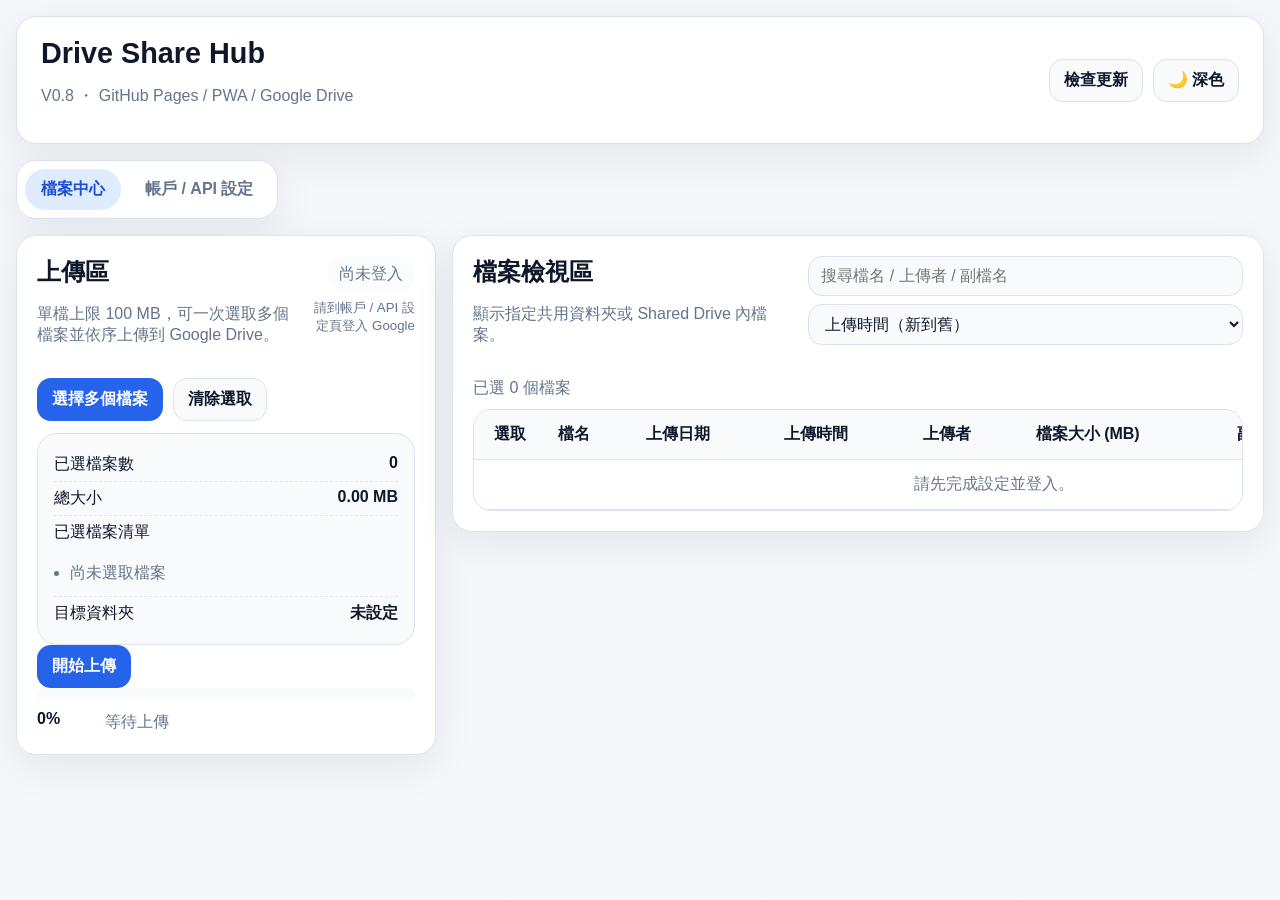
==== commit aabc4dba: "Add files via upload" ====
--- a/index.html
+++ b/index.html
@@ -5,8 +5,8 @@
   <meta charset="utf-8">
   <meta name="viewport" content="width=device-width, initial-scale=1, viewport-fit=cover">
   <meta name="theme-color" content="#ffffff">
-  <meta name="description" content="Google Drive 共用檔案 PWA，支援多檔上傳、檔案檢視、刪除、帳戶設定維護與 GitHub 版本檢查。">
-  <title>Drive Share Hub V0.7</title>
+  <meta name="description" content="Google Drive 共用檔案 PWA，支援多檔上傳、檔案檢視、批次刪除、帳戶設定維護與 GitHub 版本檢查。">
+  <title>Drive Share Hub V0.8</title>
   <link rel="manifest" href="manifest.json">
   <link rel="icon" href="icon-192.png" sizes="192x192">
   <link rel="apple-touch-icon" href="icon-192.png">
@@ -19,7 +19,7 @@
     <header class="topbar">
       <div>
         <h1 id="appHeading">Drive Share Hub</h1>
-        <p class="muted"><span id="versionLabel">V0.7</span> ・ GitHub Pages / PWA / Google Drive</p>
+        <p class="muted"><span id="versionLabel">V0.8</span> ・ GitHub Pages / PWA / Google Drive</p>
       </div>
       <div class="topbar-actions">
         <button id="checkUpdateBtn" class="ghost-btn" type="button">檢查更新</button>
@@ -100,10 +100,22 @@
                 <button id="refreshBtn" class="ghost-btn hidden" type="button">重新整理頁面</button>
               </div>
             </div>
-            <div class="table-wrap">
+
+            <div class="toolbar wrap bulk-toolbar">
+              <label class="select-all-wrap hidden" id="selectAllWrap">
+                <input id="selectAllCheckbox" type="checkbox">
+                <span>全選可刪除檔案</span>
+              </label>
+              <span id="selectedDeleteCount" class="muted">已選 0 個檔案</span>
+              <button id="deleteSelectedBtn" class="ghost-btn danger hidden" type="button">刪除選取檔案</button>
+            </div>
+            <div class="mobile-scroll-hint" id="mobileScrollHint">手機可左右滑動檢視更多欄位</div>
+
+            <div class="table-wrap" id="tableWrap">
               <table>
                 <thead>
                   <tr>
+                    <th class="select-col">選取</th>
                     <th>檔名</th>
                     <th>上傳日期</th>
                     <th>上傳時間</th>
@@ -115,7 +127,7 @@
                   </tr>
                 </thead>
                 <tbody id="filesTbody">
-                  <tr><td colspan="8" class="empty">請先完成設定並登入。</td></tr>
+                  <tr><td colspan="9" class="empty">請先完成設定並登入。</td></tr>
                 </tbody>
               </table>
             </div>
@@ -184,7 +196,7 @@
                 <div class="kv"><span>目標資料夾</span><strong id="accountFolder">—</strong></div>
                 <div class="kv"><span>資料夾可寫入</span><strong id="folderWritable">—</strong></div>
                 <div class="kv"><span>資料夾可刪除</span><strong id="folderDeletable">—</strong></div>
-                <div class="kv"><span>目前版本</span><strong id="currentVersionText">V0.7</strong></div>
+                <div class="kv"><span>目前版本</span><strong id="currentVersionText">V0.8</strong></div>
                 <div class="kv"><span>遠端版本</span><strong id="remoteVersionText">尚未檢查</strong></div>
               </div>
               <div>
@@ -208,6 +220,7 @@
 
   <template id="fileRowTemplate">
     <tr>
+      <td class="select-cell"></td>
       <td class="filename-cell"></td>
       <td class="date-cell"></td>
       <td class="time-cell"></td>
--- a/app.css
+++ b/app.css
@@ -47,18 +47,14 @@
   border-radius: 20px;
   box-shadow: var(--shadow);
 }
-.topbar {
-  padding: 20px 24px; display: flex; justify-content: space-between; gap: 16px; align-items: center; margin-bottom: 16px;
-}
+.topbar { padding: 20px 24px; display: flex; justify-content: space-between; gap: 16px; align-items: center; margin-bottom: 16px; }
 .topbar h1, .card h2, .card h3 { margin: 0; }
 .topbar h1 { font-size: 1.8rem; }
 .topbar-actions, .toolbar { display: flex; align-items: center; gap: 10px; }
 .topbar-actions, .toolbar.wrap { flex-wrap: wrap; }
 .toolbar.compact { gap: 8px; }
 .tabs { display: inline-flex; gap: 8px; padding: 8px; margin-bottom: 16px; }
-.tab-btn {
-  border: none; background: transparent; color: var(--muted); padding: 10px 16px; border-radius: 999px; font-weight: 700;
-}
+.tab-btn { border: none; background: transparent; color: var(--muted); padding: 10px 16px; border-radius: 999px; font-weight: 700; }
 .tab-btn.active { background: color-mix(in oklab, var(--accent) 14%, var(--surface) 86%); color: var(--accent-strong); }
 .view { display: none; }
 .view.active { display: block; }
@@ -70,9 +66,7 @@
 .stack { display: flex; flex-direction: column; }
 .gap-md { gap: 14px; }
 .muted { color: var(--muted); }
-.primary-btn, .ghost-btn {
-  border-radius: 14px; padding: 10px 14px; border: 1px solid transparent; transition: 0.2s ease; font-weight: 700;
-}
+.primary-btn, .ghost-btn { border-radius: 14px; padding: 10px 14px; border: 1px solid transparent; transition: 0.2s ease; font-weight: 700; }
 .primary-btn { background: var(--accent); color: white; }
 .primary-btn:hover { background: var(--accent-strong); }
 .ghost-btn { background: var(--surface-soft); color: var(--text); border-color: var(--border); }
@@ -82,51 +76,35 @@
 .hidden-input { display: none !important; }
 .status-area, .status-box { display:flex; flex-direction:column; align-items:flex-end; gap:6px; min-width: 0; }
 .status-box { align-items:flex-start; }
-.status-badge {
-  padding: 8px 12px; border-radius: 999px; background: color-mix(in oklab, var(--surface) 88%, var(--border) 12%); color: var(--muted); white-space: nowrap;
-}
-.status-badge.logged-in {
-  background: color-mix(in oklab, var(--success) 18%, var(--surface) 82%); color: var(--success); border: 1px solid color-mix(in oklab, var(--success) 50%, var(--surface) 50%);
-}
+.status-badge { padding: 8px 12px; border-radius: 999px; background: color-mix(in oklab, var(--surface) 88%, var(--border) 12%); color: var(--muted); white-space: nowrap; }
+.status-badge.logged-in { background: color-mix(in oklab, var(--success) 18%, var(--surface) 82%); color: var(--success); border: 1px solid color-mix(in oklab, var(--success) 50%, var(--surface) 50%); }
 .status-subtext { text-align:right; max-width: 230px; overflow-wrap:anywhere; }
 .selector-panel { display: grid; gap: 12px; }
 .card-lite { padding: 14px 16px; background: var(--surface-soft); box-shadow: none; }
-.summary-row {
-  display: flex; justify-content: space-between; gap: 12px; padding: 6px 0; border-bottom: 1px dashed color-mix(in oklab, var(--border) 75%, transparent 25%);
-}
+.summary-row { display: flex; justify-content: space-between; gap: 12px; padding: 6px 0; border-bottom: 1px dashed color-mix(in oklab, var(--border) 75%, transparent 25%); }
 .summary-row:last-child { border-bottom: none; }
 .summary-column { display: grid; justify-content: stretch; }
-.selected-files-list {
-  margin: 8px 0 0; padding-left: 1rem; max-height: 180px; overflow: auto;
-}
+.selected-files-list { margin: 8px 0 0; padding-left: 1rem; max-height: 180px; overflow: auto; }
 .selected-files-list li { margin-bottom: 6px; overflow-wrap: anywhere; }
 .progress-panel { display: grid; gap: 10px; }
 progress { width: 100%; height: 12px; appearance: none; }
 progress::-webkit-progress-bar { background: var(--surface-soft); border-radius: 999px; }
 progress::-webkit-progress-value { background: var(--accent); border-radius: 999px; }
 progress::-moz-progress-bar { background: var(--accent); border-radius: 999px; }
-.progress-footer {
-  display: grid;
-  grid-template-columns: auto minmax(0, 1fr);
-  gap: 12px;
-  align-items: start;
-}
-.progress-percentage {
-  font-weight: 700;
-  min-width: 56px;
-}
-.progress-status {
-  line-height: 1.5;
-  overflow-wrap: anywhere;
-}
-.search-input, .select-input, input[type="text"], input[type="search"] {
-  width: 100%; border-radius: 14px; border: 1px solid var(--border); background: var(--surface-soft); color: var(--text); padding: 10px 12px;
-}
+.progress-footer { display: grid; grid-template-columns: auto minmax(0, 1fr); gap: 12px; align-items: start; }
+.progress-percentage { font-weight: 700; min-width: 56px; }
+.progress-status { line-height: 1.5; overflow-wrap: anywhere; }
+.search-input, .select-input, input[type="text"], input[type="search"] { width: 100%; border-radius: 14px; border: 1px solid var(--border); background: var(--surface-soft); color: var(--text); padding: 10px 12px; }
 .select-input { min-width: 210px; }
-.table-wrap { overflow: auto; border: 1px solid var(--border); border-radius: 18px; }
-table { width: 100%; border-collapse: collapse; min-width: 920px; }
+.bulk-toolbar { justify-content: space-between; gap: 12px; margin-bottom: 10px; }
+.select-all-wrap { display: inline-flex; align-items: center; gap: 8px; }
+.mobile-scroll-hint { display: none; color: var(--muted); font-size: 0.9rem; margin-bottom: 8px; }
+.table-wrap { overflow-x: auto; overflow-y: hidden; -webkit-overflow-scrolling: touch; border: 1px solid var(--border); border-radius: 18px; }
+table { width: 100%; border-collapse: collapse; min-width: 1040px; }
 thead { position: sticky; top: 0; z-index: 1; background: var(--surface-soft); }
 th, td { padding: 14px 12px; border-bottom: 1px solid var(--border); text-align: left; vertical-align: middle; }
+.select-col, .select-cell { width: 72px; min-width: 72px; text-align: center; }
+.select-cell input[type="checkbox"], .select-all-wrap input[type="checkbox"] { width: 18px; height: 18px; }
 .filename-cell { max-width: 320px; overflow-wrap: anywhere; font-weight: 700; }
 .empty { text-align: center; color: var(--muted); }
 .empty.error { color: var(--danger); }
@@ -140,14 +118,10 @@
 .tip-list { margin: 0; padding-left: 1.2rem; color: var(--muted); }
 .update-actions { display:inline-flex; gap:8px; flex-wrap:wrap; margin-top:8px; }
 .account-summary { display:grid; gap:10px; }
-.kv {
-  display:flex; justify-content:space-between; gap:16px; padding:10px 12px; border-radius:14px; background:var(--surface-soft); border:1px solid var(--border);
-}
+.kv { display:flex; justify-content:space-between; gap:16px; padding:10px 12px; border-radius:14px; background:var(--surface-soft); border:1px solid var(--border); }
 .kv span { color: var(--muted); }
 .kv strong { text-align:right; overflow-wrap:anywhere; }
-@media (max-width: 1080px) {
-  .grid.two-col, .settings-grid { grid-template-columns: 1fr; }
-}
+@media (max-width: 1080px) { .grid.two-col, .settings-grid { grid-template-columns: 1fr; } }
 @media (max-width: 768px) {
   .app-shell { max-width: 100%; padding: 12px; }
   .topbar { flex-direction: column; align-items: stretch; padding: 16px; }
@@ -160,19 +134,19 @@
   .status-subtext { text-align: left; max-width: none; }
   .action-toolbar, .settings-auth-toolbar, .filter-toolbar { display: grid; grid-template-columns: 1fr 1fr; gap: 8px; }
   .filter-toolbar { grid-template-columns: 1fr; }
-  .progress-footer {
-    grid-template-columns: 1fr;
-    gap: 4px;
-  }
-  .progress-percentage {
-    min-width: auto;
-  }
-  table { min-width: 760px; }
+  .bulk-toolbar { align-items: flex-start; }
+  .progress-footer { grid-template-columns: 1fr; gap: 4px; }
+  .progress-percentage { min-width: auto; }
 }
-@media (max-width: 520px) {
+@media (max-width: 430px) {
+  .mobile-scroll-hint { display: block; }
+  .table-wrap { margin-left: -2px; margin-right: -2px; }
+}
+@media (max-width: 390px) {
   .app-shell { padding: 10px; }
   .tabs { grid-template-columns: 1fr; }
-  .action-toolbar, .settings-auth-toolbar { grid-template-columns: 1fr; }
+  .action-toolbar, .settings-auth-toolbar, .filter-toolbar { grid-template-columns: 1fr; }
+  .bulk-toolbar { flex-direction: column; align-items: stretch; }
   .topbar h1 { font-size: 1.45rem; }
   .card { padding: 14px; }
   .table-wrap { border-radius: 14px; }
